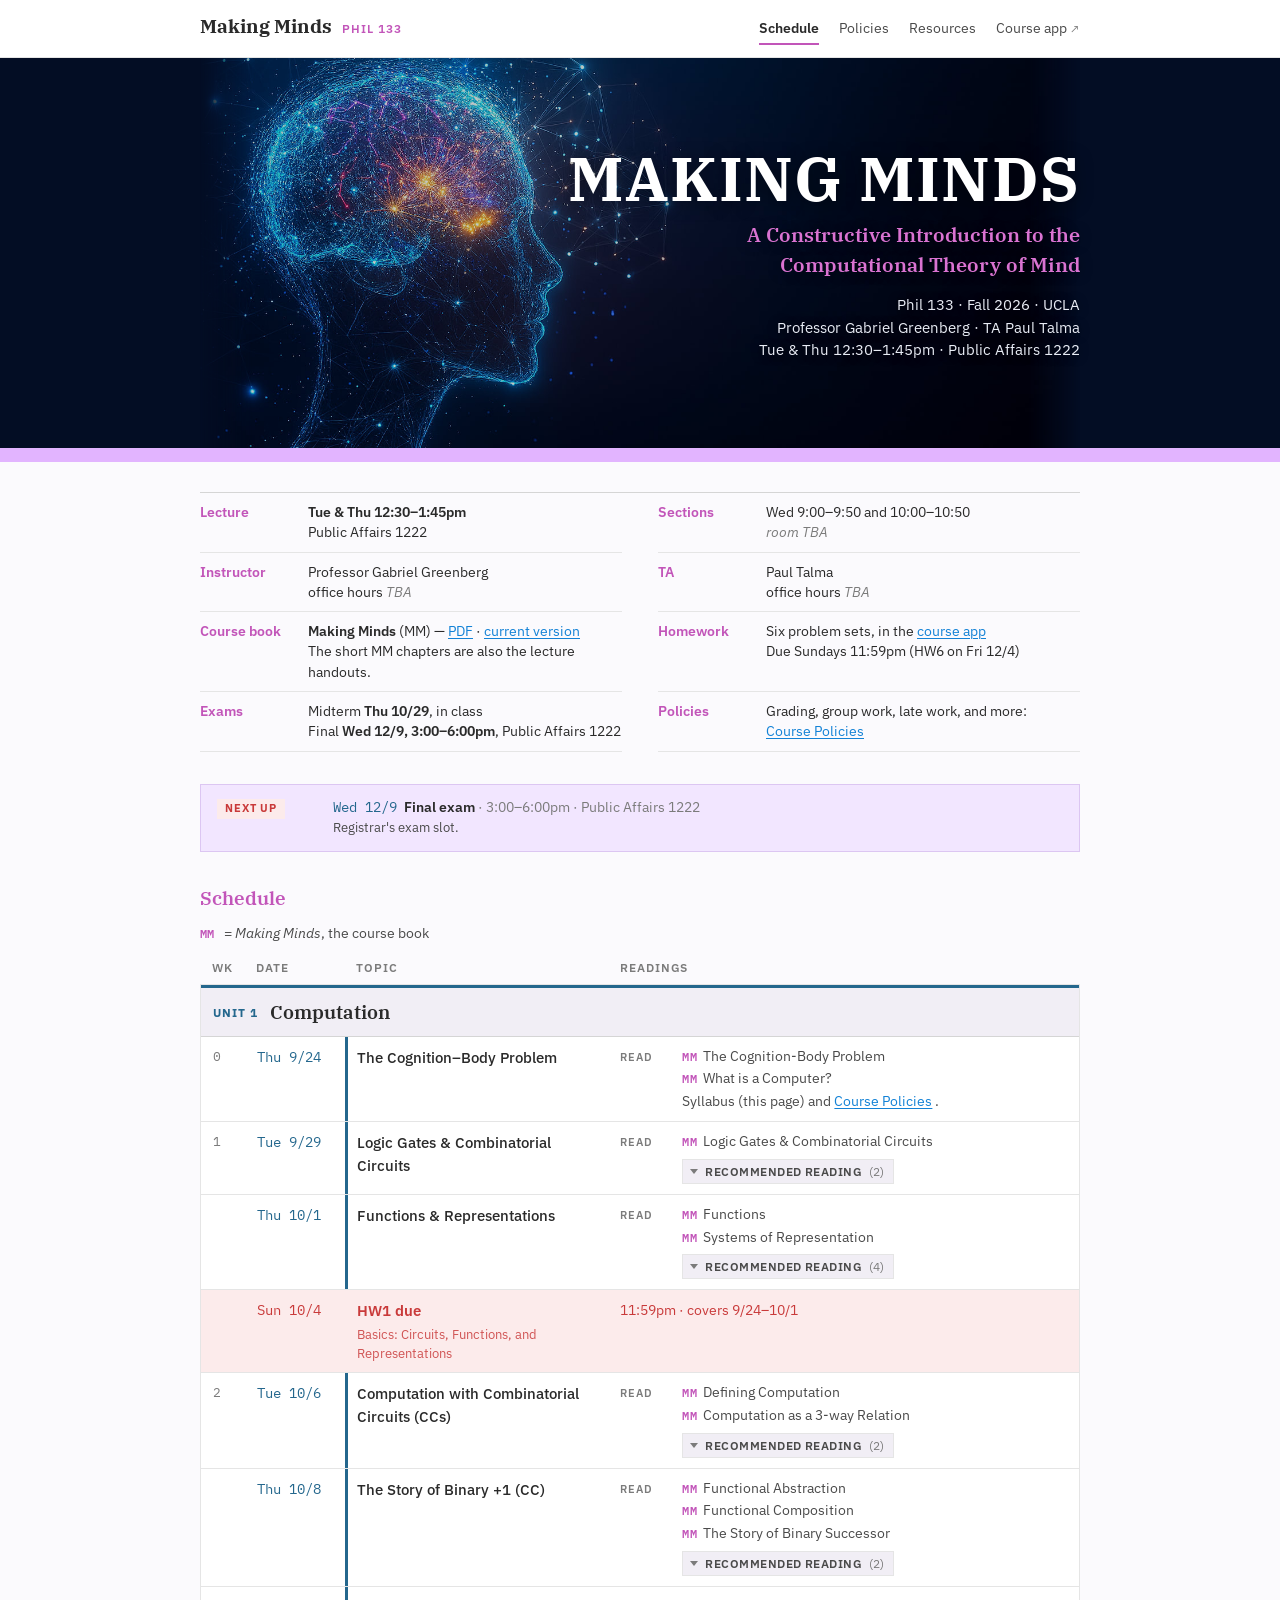
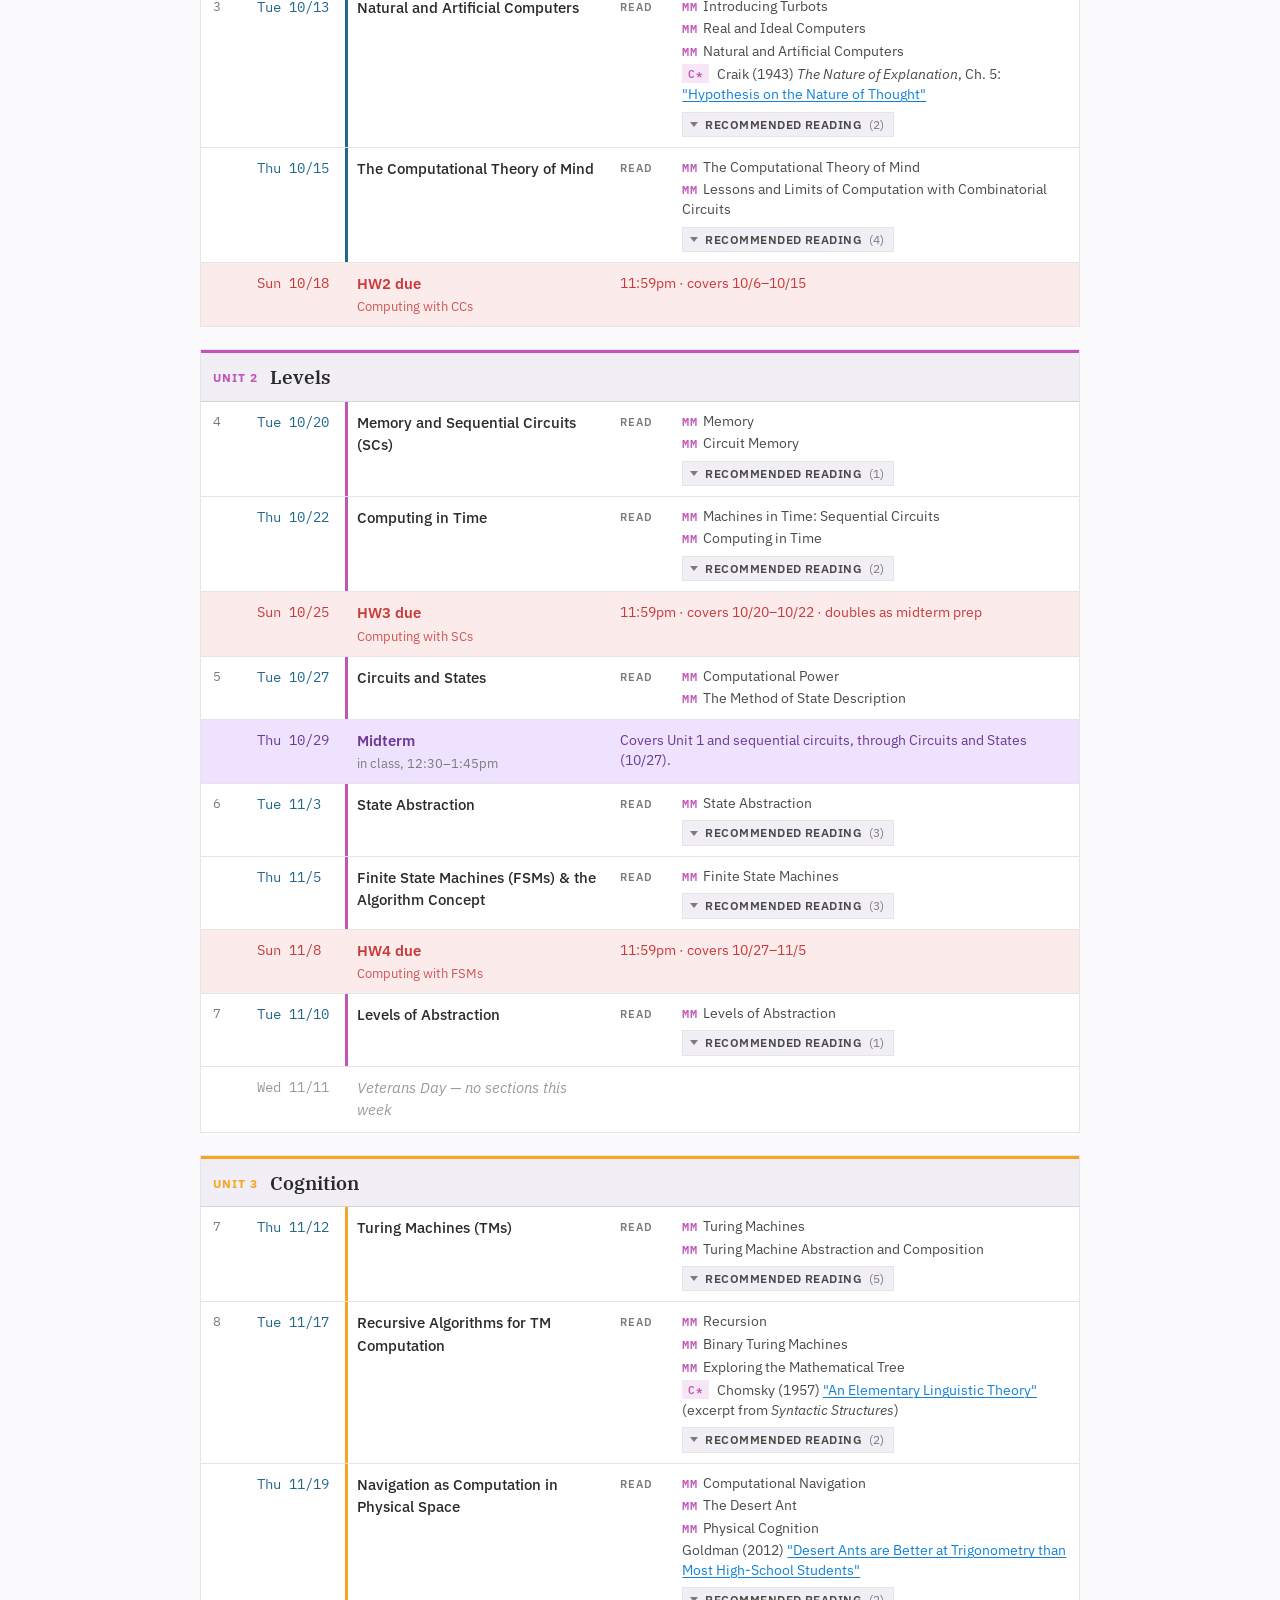
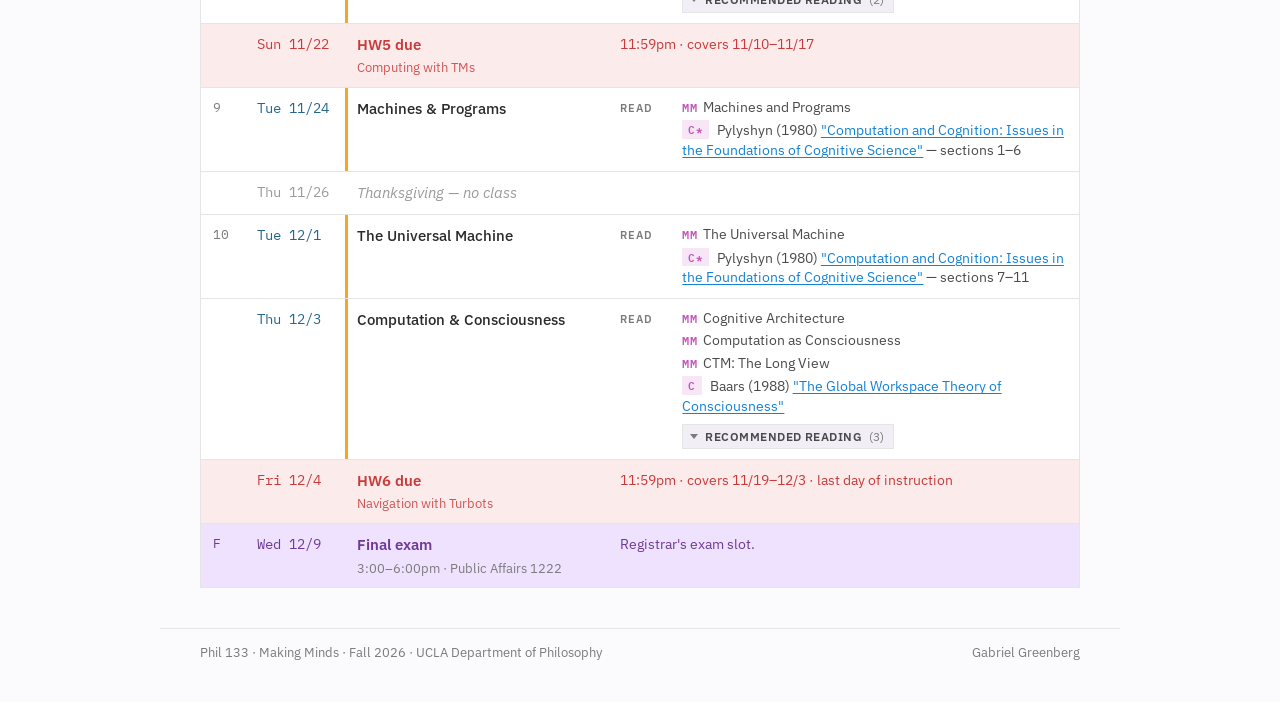
==== index.html @ 770b2c68 "Move course data to data/course.json; pages render from it - data/course.json is now the single sour" ====
<!doctype html>
<html lang="en">
<head>
<meta charset="utf-8">
<meta name="viewport" content="width=device-width, initial-scale=1">
<title>Making Minds · Phil 133 · Schedule</title>
<meta name="description" content="Phil 133 (Fall 2026, UCLA): Making Minds — a constructive introduction to the computational theory of mind. Schedule, readings, and course information.">
<link rel="icon" href="data:image/svg+xml,%3Csvg xmlns='http://www.w3.org/2000/svg' viewBox='0 0 32 32'%3E%3Crect width='32' height='32' fill='%23081633'/%3E%3Ctext x='16' y='22' text-anchor='middle' font-family='Georgia,serif' font-weight='700' font-size='17' fill='%23fff'%3EMM%3C/text%3E%3C/svg%3E">
<link rel="preconnect" href="https://fonts.googleapis.com">
<link rel="preconnect" href="https://fonts.gstatic.com" crossorigin>
<link rel="stylesheet" href="https://fonts.googleapis.com/css2?family=IBM+Plex+Sans:ital,wght@0,400;0,500;0,600;1,400&family=IBM+Plex+Serif:wght@500;600;700&family=IBM+Plex+Mono:wght@400;500&display=swap">
<link rel="stylesheet" href="assets/site.css">
</head>
<body>
<header class="topbar">
  <div class="page">
    <a class="brand" href="index.html">Making Minds<span class="course">Phil 133</span></a>
    <nav aria-label="Site"><a href="index.html" aria-current=page>Schedule</a><a href="policies.html">Policies</a><a href="resources.html">Resources</a><a class="ext" href="https://making-minds.pages.dev" target="_blank" rel="noopener">Course app</a></nav>
  </div>
</header>
<div class="hero" aria-label="Making Minds">
  <div class="page hero-inner">
    <img class="hero-img" src="assets/splash.jpg" alt="" width="1536" height="1024">
    <div class="hero-text">
      <h1>Making Minds</h1>
      <p class="tagline">A Constructive Introduction to the Computational Theory of Mind</p>
      <p class="hero-meta" id="hero-meta">Phil 133 · Fall 2026 · UCLA<br>Professor Gabriel Greenberg · TA Paul Talma<br>Tue &amp; Thu 12:30–1:45pm · Public Affairs 1222</p>
    </div>
  </div>
</div>
<div class="band"></div>
<main class="page">
  <section class="facts" id="facts" aria-label="Course information"></section>

  <section class="next" id="next" hidden aria-live="polite" aria-label="Up next"></section>

  <section>
    <h2>Schedule</h2>
    <p class="legend"><span class="mm">MM</span> = <i>Making Minds</i>, the course book</p>
    <div id="schedule"><noscript><p>The schedule is rendered from <a href="data/course.json">data/course.json</a>; please enable JavaScript.</p></noscript></div>
  </section>
</main>
<footer class="page">
  <span>Phil 133 · Making Minds · Fall 2026 · UCLA Department of Philosophy</span>
  <span>Gabriel Greenberg</span>
</footer>
<script src="assets/site.js"></script>
</body>
</html>
---- assets/site.css ----
/* Making Minds · Phil 133 · site stylesheet
   Layout and table styling follow the Fall 2026 planning calendar;
   colors and the splash hero come from the original makingminds.org. */

:root {
  --bg: #FBFAFD;
  --surface: #FFFFFF;
  --surface-2: #F1EEF5;
  --ink: #2A2A2A;
  --ink-2: #4A4A4A;
  --ink-3: #7B7B7B;
  --line: #E5E5E5;
  --line-2: #D5D5D5;
  --navy: #030D24;           /* splash background (matches the image edges) */
  --accent: #C255B9;         /* magenta section labels / unit headings */
  --accent-2: #DA73D2;       /* subtitle pink */
  --accent-soft: #F7E6F5;
  --lav: #E2B4FF;            /* the band under the hero */
  --lav-soft: #F2E6FF;
  --lav-line: #DCC6F2;
  --link: #1382D6;
  --date: #24678D;
  --date-soft: #E3EEF6;
  --hw: #C93A3A;
  --hw-soft: #FCEBEB;
  --exam: #6E3A96;
  --exam-soft: #EFE2FF;
  --hol: #9A9A9A;
  --orange: #F5A623;
  --u1: #24678D;
  --u2: #C255B9;
  --u3: #F5A623;
  color-scheme: light;
}

/* ---------- Base ---------- */
* { box-sizing: border-box; }
html { -webkit-text-size-adjust: 100%; scroll-behavior: smooth; }
body {
  margin: 0;
  background: var(--bg);
  color: var(--ink);
  font-family: "IBM Plex Sans", "Helvetica Neue", Arial, sans-serif;
  font-size: 15px;
  line-height: 1.5;
}
.page { max-width: 960px; margin-inline: auto; padding-inline: clamp(16px, 4vw, 40px); }
main.page { padding-block: 30px 40px; }
h1, h2, h3 { font-family: "IBM Plex Serif", Georgia, "Times New Roman", serif; text-wrap: balance; margin: 0; }
h1 { font-size: 34px; font-weight: 600; line-height: 1.12; letter-spacing: -0.01em; }
h2 { font-size: 19px; font-weight: 600; margin-bottom: 10px; color: var(--accent); }
h3 { font-size: 16px; font-weight: 600; margin: 20px 0 6px; }
a { color: var(--link); text-decoration-thickness: 1px; text-underline-offset: 2px; }
a:hover { text-decoration-thickness: 2px; }
b, strong { font-weight: 600; }
.mono { font-family: "IBM Plex Mono", "SFMono-Regular", Menlo, Consolas, monospace; font-variant-numeric: tabular-nums; }
.eyebrow { font-size: 11.5px; letter-spacing: 0.09em; text-transform: uppercase; color: var(--ink-3); font-weight: 600; }
.dim { color: var(--ink-3); }
em { color: var(--ink-3); font-style: italic; }
section { margin-top: 32px; }
main > section:first-child, main > .withtoc:first-child { margin-top: 0; }

/* ---------- Top bar ---------- */
.topbar { background: var(--surface); border-bottom: 1px solid var(--line); }
.topbar .page { display: flex; flex-wrap: wrap; align-items: baseline; justify-content: space-between; gap: 6px 20px; padding-block: 12px; }
.brand {
  font-family: "IBM Plex Serif", Georgia, serif; font-weight: 700; font-size: 19px; color: var(--ink);
  text-decoration: none; display: inline-flex; align-items: baseline; gap: 10px;
}
.brand .course { font-family: "IBM Plex Sans", sans-serif; font-weight: 600; font-size: 11.5px; letter-spacing: 0.09em; text-transform: uppercase; color: var(--accent); }
.topbar nav { display: flex; flex-wrap: wrap; gap: 4px 20px; font-size: 14px; }
.topbar nav a { color: var(--ink-2); text-decoration: none; padding: 4px 0; border-bottom: 2px solid transparent; }
.topbar nav a:hover { color: var(--accent); }
.topbar nav a[aria-current="page"] { color: var(--ink); border-bottom-color: var(--accent); font-weight: 600; }
.topbar nav a.ext::after { content: " \2197"; color: var(--ink-3); font-size: 12px; }

/* ---------- Hero (splash image, bound to the main column) ---------- */
.hero { margin: 0; background: var(--navy); color: #fff; overflow: hidden; }
.hero-inner { position: relative; }
.hero-img {
  display: block; width: 100%; height: clamp(260px, 33vw, 390px); object-fit: cover; object-position: 20% 18%;
  -webkit-mask-image: linear-gradient(to right, transparent, #000 6%, #000 94%, transparent);
          mask-image: linear-gradient(to right, transparent, #000 6%, #000 94%, transparent);
}
.hero-text {
  position: absolute; top: 50%; right: clamp(16px, 4vw, 40px); transform: translateY(-50%);
  max-width: 58%; display: grid; gap: 10px; justify-items: end; text-align: right;
}
.hero h1 { font-size: clamp(38px, 5.4vw, 62px); font-weight: 700; color: #fff; text-transform: uppercase; letter-spacing: 0.02em; line-height: 1.05; text-shadow: 0 2px 18px rgba(0,0,0,.45); }
.hero .tagline { font-family: "IBM Plex Serif", Georgia, serif; font-size: clamp(16px, 1.9vw, 20px); font-weight: 600; color: var(--accent-2); margin: 0; max-width: 34ch; text-shadow: 0 1px 12px rgba(0,0,0,.5); }
.hero .hero-meta { margin: 4px 0 0; font-size: 14.5px; line-height: 1.55; color: #E8ECF5; text-shadow: 0 1px 10px rgba(0,0,0,.6); }
.hero .eyebrow { color: #C9D2E6; }
.hero.slim .hero-img { height: 190px; object-position: 20% 34%; }
.hero.slim .hero-text { gap: 6px; }
.hero.slim h1 { font-size: clamp(28px, 3.6vw, 40px); text-transform: none; letter-spacing: -0.01em; }
.hero.slim .tagline { color: #E8ECF5; font-weight: 500; font-size: 15.5px; max-width: 48ch; }
.hero.slim .tagline a { color: #fff; }
.band { height: 14px; background: var(--lav); }

/* ---------- Facts (two-column key / value grid) ---------- */
.facts { display: grid; grid-template-columns: 1fr 1fr; column-gap: 36px; border-top: 1px solid var(--line-2); }
.fact { display: grid; grid-template-columns: 96px 1fr; gap: 12px; padding: 9px 0; border-bottom: 1px solid var(--line); font-size: 14px; line-height: 1.45; }
.fact .k { color: var(--accent); font-weight: 600; }
.fact .v { min-width: 0; }

/* ---------- Up-next box (label left, compressed content right) ---------- */
.next { background: var(--lav-soft); border: 1px solid var(--lav-line); padding: 4px 16px; }
.nx { display: grid; grid-template-columns: 104px 1fr; gap: 12px; align-items: start; padding: 9px 0; border-bottom: 1px solid var(--lav-line); font-size: 13.5px; line-height: 1.45; }
.nx:last-child { border-bottom: 0; }
.nx .chip { display: inline-block; justify-self: start; background: var(--hw-soft); color: var(--hw); font-size: 11px; letter-spacing: 0.08em; text-transform: uppercase; font-weight: 700; padding: 2px 8px; margin-top: 1px; white-space: nowrap; }
.nx-body { min-width: 0; }
.nx-main { color: var(--ink); font-weight: 600; text-decoration: none; }
.nx-main:hover { color: var(--accent); }
.nx-date { font-weight: 400; color: var(--date); margin-right: 4px; }
.nx-main .dim { font-weight: 400; }
.nx-detail { color: var(--ink-2); font-size: 13px; margin-top: 2px; }
.nx-detail .rl { padding: 0; margin-right: 4px; }
.nx-detail .sep { color: var(--ink-3); margin: 0 2px; }
.nx-done { padding: 10px 0; font-size: 13.5px; color: var(--accent); font-weight: 600; }

/* ---------- Legend / chips ---------- */
.legend { font-size: 13.5px; color: var(--ink-2); margin: 0 0 12px; }
.tag {
  display: inline-block; font-family: "IBM Plex Mono", monospace; font-size: 11px; font-weight: 600; letter-spacing: 0.02em;
  padding: 1px 6px; margin-right: 5px; white-space: nowrap; vertical-align: 1px; line-height: 1.5;
}
.tag.c { background: var(--accent-soft); color: var(--accent); }
.tag.t { background: var(--date-soft); color: var(--date); }
.tag.ct { background: var(--surface-2); color: var(--ink-2); }
.tag.file { background: var(--surface-2); color: var(--ink-2); }
.mm { font-family: "IBM Plex Mono", monospace; font-size: 11.5px; font-weight: 600; color: var(--accent); margin-right: 6px; letter-spacing: 0.03em; }

/* ---------- Schedule table ---------- */
.tablewrap { overflow-x: auto; background: var(--surface); border: 1px solid var(--line); }
.tablewrap.narrow { max-width: 420px; }
.schedwrap + .schedwrap { margin-top: 22px; }
table { border-collapse: collapse; width: 100%; }
table.sched { min-width: 720px; table-layout: fixed; }
col.c-wk { width: 44px; }
col.c-date { width: 100px; }
col.c-topic { width: 30%; }
.sched-head { background: transparent; margin-bottom: 2px; }
.sched-head th { border: 0; padding: 4px 12px 6px; }
th { text-align: left; font-size: 11.5px; letter-spacing: 0.08em; text-transform: uppercase; color: var(--ink-3); font-weight: 600; padding: 10px 12px; border-bottom: 1px solid var(--line-2); }
td { padding: 10px 12px; border-bottom: 1px solid var(--line); vertical-align: top; }
tr:last-child td { border-bottom: 0; }
td.wk { color: var(--ink-3); font-size: 13px; }
td.date { white-space: nowrap; font-size: 13.5px; color: var(--date); }
td.topic { font-weight: 500; }
td.readings { color: var(--ink-2); font-size: 13.5px; }
tr.unit td { background: var(--surface-2); padding: 13px 12px 9px; border-bottom: 1px solid var(--line-2); box-shadow: inset 0 3px 0 var(--uc, var(--accent)); }
tr.unit td .un { display: inline-block; font-size: 11.5px; letter-spacing: 0.09em; text-transform: uppercase; font-weight: 700; color: var(--uc, var(--accent)); margin-right: 12px; vertical-align: 2px; }
tr.unit td .ut { font-family: "IBM Plex Serif", Georgia, serif; font-size: 19px; font-weight: 600; color: var(--ink); }
tr.u1 td.topic { box-shadow: inset 3px 0 0 var(--u1); }
tr.u2 td.topic { box-shadow: inset 3px 0 0 var(--u2); }
tr.u3 td.topic { box-shadow: inset 3px 0 0 var(--u3); }
tr.holiday td { color: var(--hol); }
tr.holiday td.topic { font-style: italic; font-weight: 400; }
tr.exam, tr.exam td { background: var(--exam-soft); }
tr.exam td.topic { font-weight: 600; color: var(--exam); }
tr.exam td.readings, tr.exam td.date, tr.exam td.wk { color: var(--exam); }
tr.hw, tr.hw td { background: var(--hw-soft); }
tr.hw td.topic { color: var(--hw); font-weight: 600; }
tr.hw td.topic .sub { color: var(--hw); opacity: .85; }
tr.hw td.wk, tr.hw td.date, tr.hw td.readings { color: var(--hw); }
.sub { display: block; font-size: 12.5px; color: var(--ink-3); margin-top: 2px; font-weight: 400; }
tr:target td { outline: 2px solid var(--accent); outline-offset: -2px; }

/* reading groups inside a cell */
.rg { display: grid; grid-template-columns: 52px 1fr; gap: 10px; }
.rl { font-size: 10.5px; letter-spacing: 0.08em; text-transform: uppercase; color: var(--ink-3); font-weight: 600; padding-top: 3px; }
.rg ul { margin: 0; padding: 0; list-style: none; display: grid; gap: 3px; }
.rg li { line-height: 1.45; }
.note { display: block; }

/* recommended readings: folded by default */
details.rec { margin: 7px 0 0 62px; }
details.rec summary {
  display: inline-flex; align-items: center; gap: 7px; cursor: pointer; list-style: none;
  font-size: 11.5px; font-weight: 600; letter-spacing: 0.04em; text-transform: uppercase;
  color: var(--ink-2); background: var(--surface-2); border: 1px solid var(--line); padding: 3px 9px 3px 7px;
}
details.rec summary::-webkit-details-marker { display: none; }
details.rec summary::before { content: ""; width: 0; height: 0; border-left: 4px solid transparent; border-right: 4px solid transparent; border-top: 5px solid var(--ink-3); transition: transform .15s; }
details.rec[open] summary::before { transform: rotate(180deg); }
details.rec summary:hover { color: var(--accent); border-color: var(--line-2); }
details.rec summary .n { font-weight: 400; letter-spacing: 0; text-transform: none; color: var(--ink-3); }
details.rec ul { margin: 8px 0 2px; padding: 0 0 0 10px; list-style: none; display: grid; gap: 4px; border-left: 2px solid var(--line); }
details.rec li { line-height: 1.45; }

/* ---------- Prose pages (policies) ---------- */
.withtoc { display: grid; grid-template-columns: minmax(0, 72ch) 1fr; gap: 40px; align-items: start; }
.toc { position: sticky; top: 20px; font-size: 13px; padding-top: 4px; }
.toc .eyebrow { margin-bottom: 8px; }
.toc ul { list-style: none; margin: 0; padding: 0; display: grid; gap: 4px; border-left: 1px solid var(--line-2); }
.toc li { padding-left: 12px; }
.toc a { color: var(--ink-2); text-decoration: none; }
.toc a:hover { color: var(--accent); }
.prose { max-width: 72ch; min-width: 0; }
.prose h2 { margin-top: 30px; padding-top: 14px; border-top: 1px solid var(--line-2); scroll-margin-top: 16px; }
.prose h2:first-child { margin-top: 0; padding-top: 0; border-top: 0; }
.prose p { margin: 8px 0; }
.prose ul, .prose ol { margin: 8px 0; padding-left: 22px; }
.prose li { margin: 4px 0; }
.prose li::marker { color: var(--ink-3); }
table.plain td { padding: 7px 12px; font-size: 14px; }
table.plain td.num { text-align: right; width: 80px; }
.scale { display: grid; grid-template-columns: repeat(4, 1fr); gap: 1px; background: var(--line); border: 1px solid var(--line); max-width: 520px; }
.scale div { background: var(--surface); padding: 7px 10px; display: flex; justify-content: space-between; gap: 8px; font-size: 13px; }
.scale div span { color: var(--ink-3); }
.scale div b { color: var(--ink); }

/* ---------- Resources ---------- */
.reslist h2 { margin-top: 26px; }
.reslist h2:first-child { margin-top: 0; }
.reslist ul { margin: 0; padding: 0; list-style: none; display: grid; border-top: 1px solid var(--line-2); }
.reslist li { padding: 9px 0; border-bottom: 1px solid var(--line); font-size: 14.5px; }
.reslist .rnote { color: var(--ink-3); font-size: 13px; margin-left: 10px; }

/* ---------- Footer ---------- */
footer.page { padding-block: 14px 40px; border-top: 1px solid var(--line); color: var(--ink-3); font-size: 12.5px; display: flex; flex-wrap: wrap; justify-content: space-between; gap: 4px 16px; }

/* ---------- Small screens ---------- */
@media (max-width: 720px) {
  .hero-img { height: 210px; object-position: 22% 22%; -webkit-mask-image: none; mask-image: none; }
  .hero-text { position: static; transform: none; max-width: none; text-align: left; justify-items: start; padding: 16px 0 24px; }
  .hero h1 { font-size: 34px; }
  .hero.slim .hero-img { height: 120px; }
  .hero.slim .hero-text { padding: 12px 0 20px; }
  .nx { grid-template-columns: 1fr; gap: 4px; }
  .facts { grid-template-columns: 1fr; column-gap: 0; }
  .fact { grid-template-columns: 1fr; gap: 1px; }
  .fact .k { font-size: 11.5px; letter-spacing: 0.08em; text-transform: uppercase; }
  .withtoc { grid-template-columns: 1fr; gap: 20px; }
  .toc { position: static; }
  .toc ul { display: flex; flex-wrap: wrap; gap: 4px 14px; border-left: 0; }
  .toc li { padding-left: 0; }
  .scale { grid-template-columns: repeat(2, 1fr); }
  .schedwrap { overflow: visible; }
  table.sched { min-width: 0; }
  table.sched, table.sched tbody, table.sched tr, table.sched td { display: block; }
  table.sched thead, .sched-head { display: none; }
  table.sched td.wk:empty { display: none; }
  table.sched tr { padding: 10px 12px; border-bottom: 1px solid var(--line); }
  table.sched tr:last-child { border-bottom: 0; }
  table.sched td { padding: 0; border: 0; width: auto; min-width: 0; }
  table.sched td.wk, table.sched td.date { display: inline; font-size: 12.5px; }
  table.sched td.readings:empty { display: none; }
  table.sched td.wk::before { content: "Wk "; }
  table.sched td.wk::after { content: "\00b7"; margin: 0 7px; }
  table.sched td.topic { margin-top: 3px; box-shadow: none !important; padding-left: 10px; border-left: 3px solid transparent; }
  table.sched tr.u1 td.topic { border-left-color: var(--u1); }
  table.sched tr.u2 td.topic { border-left-color: var(--u2); }
  table.sched tr.u3 td.topic { border-left-color: var(--u3); }
  table.sched td.readings { margin-top: 6px; }
  table.sched tr.unit td { padding: 7px 12px; margin: 0 -12px; }
  .rg { grid-template-columns: 1fr; gap: 2px; }
  details.rec { margin-left: 0; }
  .topbar nav { gap: 4px 14px; }
}

/* ---------- Print ---------- */
@media print {
  body { font-size: 11.5px; background: #fff; }
  .topbar nav, .band, .next, footer { display: none; }
  .hero { background: none; color: #000; }
  .hero-img { display: none; }
  .hero h1, .hero .tagline, .hero .hero-meta { color: #000; text-shadow: none; }
  .hero-text { position: static; transform: none; text-align: left; justify-items: start; max-width: none; padding: 10px 0; }
  .tablewrap { border: 0; overflow: visible; }
  table.sched { min-width: 0; }
  tr { break-inside: avoid; }
  details.rec[open] summary::before { display: none; }
  a { color: inherit; text-decoration: none; }
}
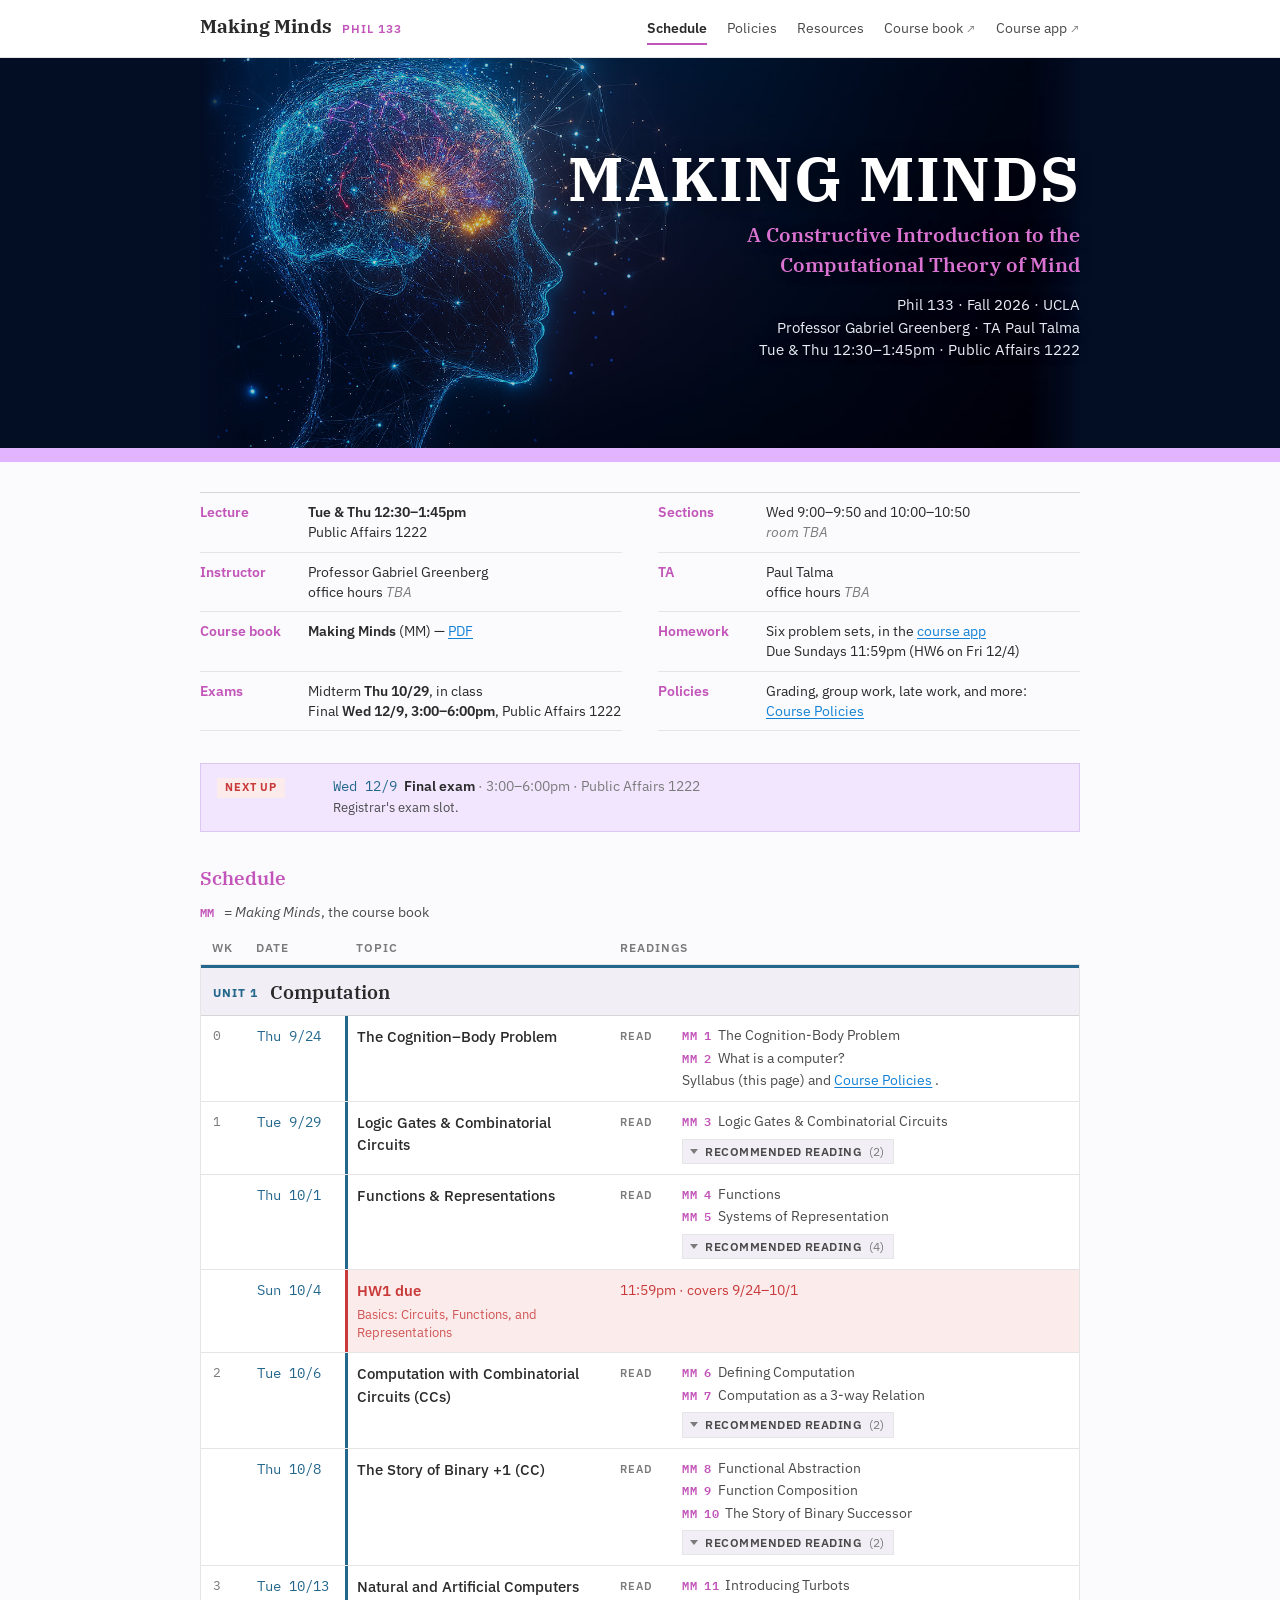
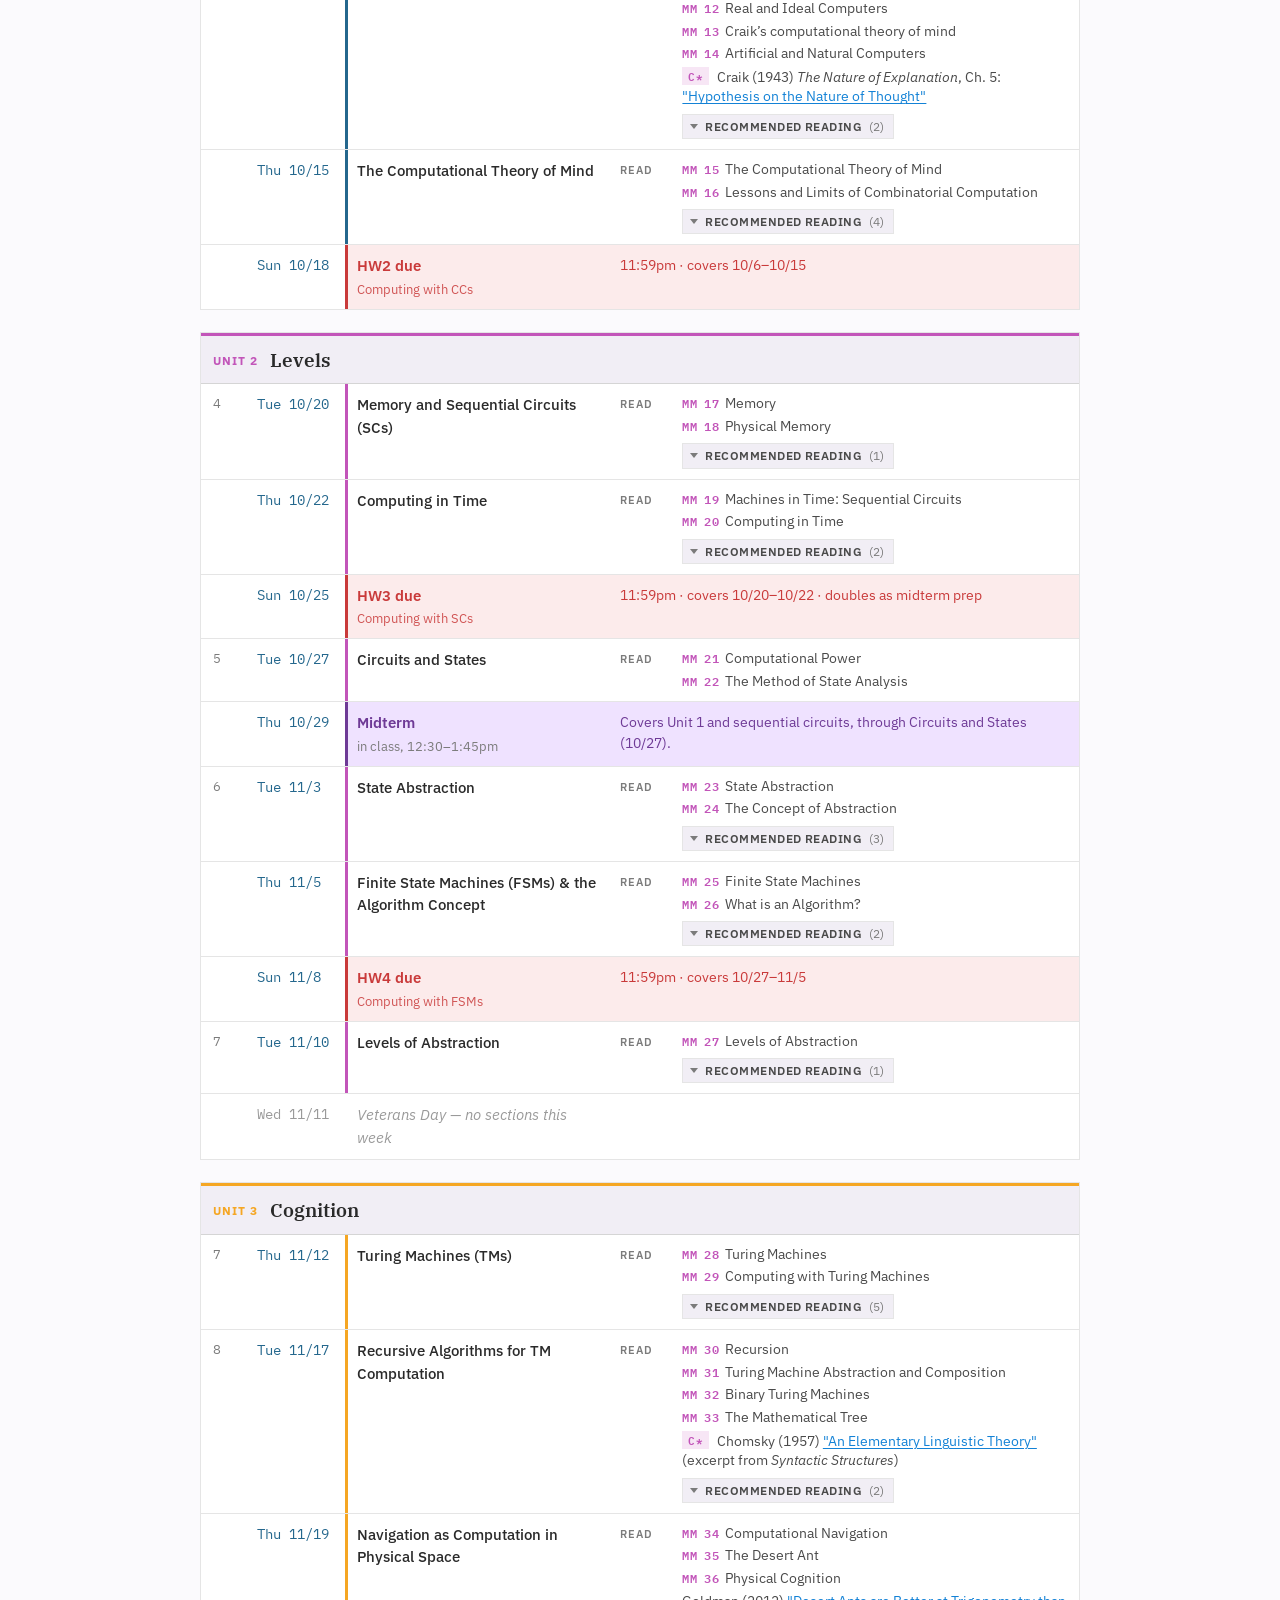
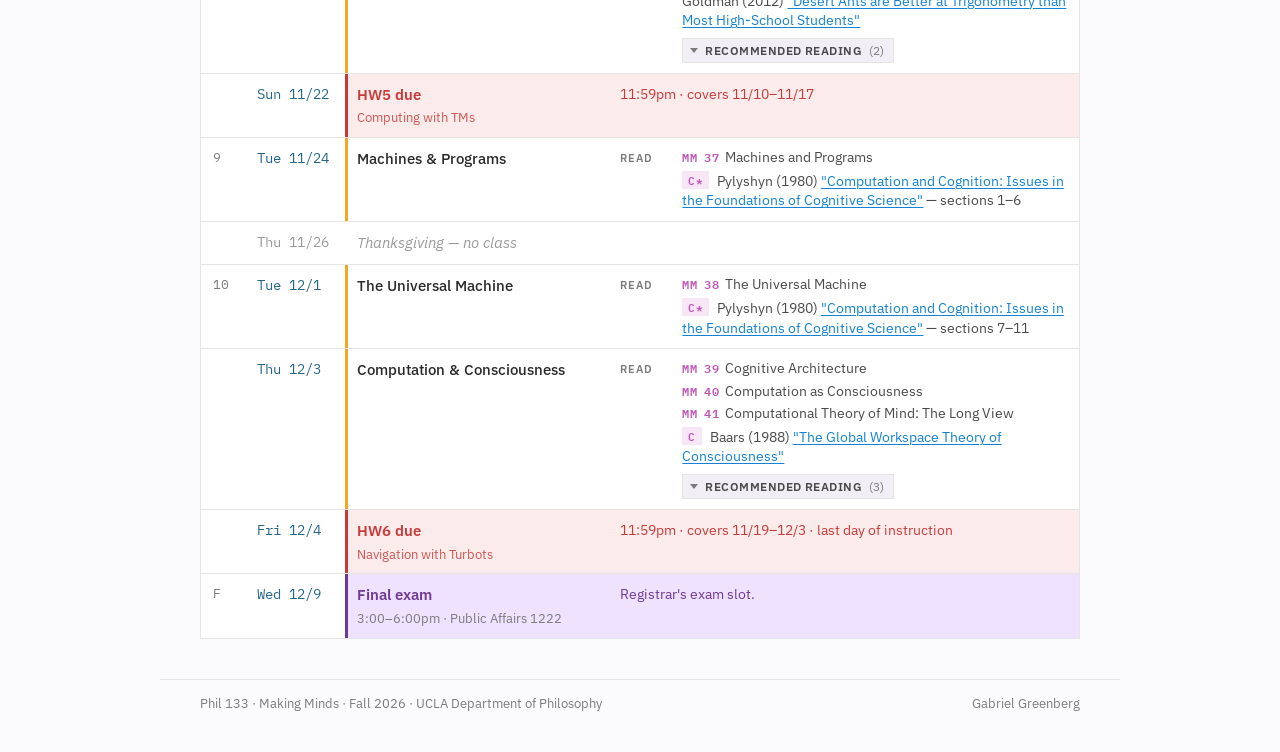
==== commit 45bf2a82: "Add a "Course book" nav link; course-book row on one line - Top bar gets "Course book" just left of " ====
--- a/index.html
+++ b/index.html
@@ -15,7 +15,7 @@
 <header class="topbar">
   <div class="page">
     <a class="brand" href="index.html">Making Minds<span class="course">Phil 133</span></a>
-    <nav aria-label="Site"><a href="index.html" aria-current=page>Schedule</a><a href="policies.html">Policies</a><a href="resources.html">Resources</a><a class="ext" href="https://making-minds.pages.dev" target="_blank" rel="noopener">Course app</a></nav>
+    <nav aria-label="Site"><a href="index.html" aria-current=page>Schedule</a><a href="policies.html">Policies</a><a href="resources.html">Resources</a><a class="ext" data-course-href="book.pdf" href="book/making-minds.pdf" target="_blank" rel="noopener">Course book</a><a class="ext" href="https://making-minds.pages.dev" target="_blank" rel="noopener">Course app</a></nav>
   </div>
 </header>
 <div class="hero" aria-label="Making Minds">
--- a/assets/site.css
+++ b/assets/site.css
@@ -156,13 +156,15 @@
 tr.u3 td.topic { box-shadow: inset 3px 0 0 var(--u3); }
 tr.holiday td { color: var(--hol); }
 tr.holiday td.topic { font-style: italic; font-weight: 400; }
-tr.exam, tr.exam td { background: var(--exam-soft); }
-tr.exam td.topic { font-weight: 600; color: var(--exam); }
-tr.exam td.readings, tr.exam td.date, tr.exam td.wk { color: var(--exam); }
-tr.hw, tr.hw td { background: var(--hw-soft); }
-tr.hw td.topic { color: var(--hw); font-weight: 600; }
+/* Homework and exam rows: the tint starts at the divider bar, so the week and
+   date cells read like every other row. */
+tr.exam td.topic, tr.exam td.readings { background: var(--exam-soft); }
+tr.exam td.topic { font-weight: 600; color: var(--exam); box-shadow: inset 3px 0 0 var(--exam); }
+tr.exam td.readings { color: var(--exam); }
+tr.hw td.topic, tr.hw td.readings { background: var(--hw-soft); }
+tr.hw td.topic { color: var(--hw); font-weight: 600; box-shadow: inset 3px 0 0 var(--hw); }
 tr.hw td.topic .sub { color: var(--hw); opacity: .85; }
-tr.hw td.wk, tr.hw td.date, tr.hw td.readings { color: var(--hw); }
+tr.hw td.readings { color: var(--hw); }
 .sub { display: block; font-size: 12.5px; color: var(--ink-3); margin-top: 2px; font-weight: 400; }
 tr:target td { outline: 2px solid var(--accent); outline-offset: -2px; }
 
@@ -252,6 +254,11 @@
   table.sched tr.u1 td.topic { border-left-color: var(--u1); }
   table.sched tr.u2 td.topic { border-left-color: var(--u2); }
   table.sched tr.u3 td.topic { border-left-color: var(--u3); }
+  table.sched tr.hw, table.sched tr.exam { background: var(--hw-soft); }
+  table.sched tr.exam { background: var(--exam-soft); }
+  table.sched tr.hw td, table.sched tr.exam td { background: transparent; }
+  table.sched tr.hw td.topic { border-left-color: var(--hw); }
+  table.sched tr.exam td.topic { border-left-color: var(--exam); }
   table.sched td.readings { margin-top: 6px; }
   table.sched tr.unit td { padding: 7px 12px; margin: 0 -12px; }
   .rg { grid-template-columns: 1fr; gap: 2px; }
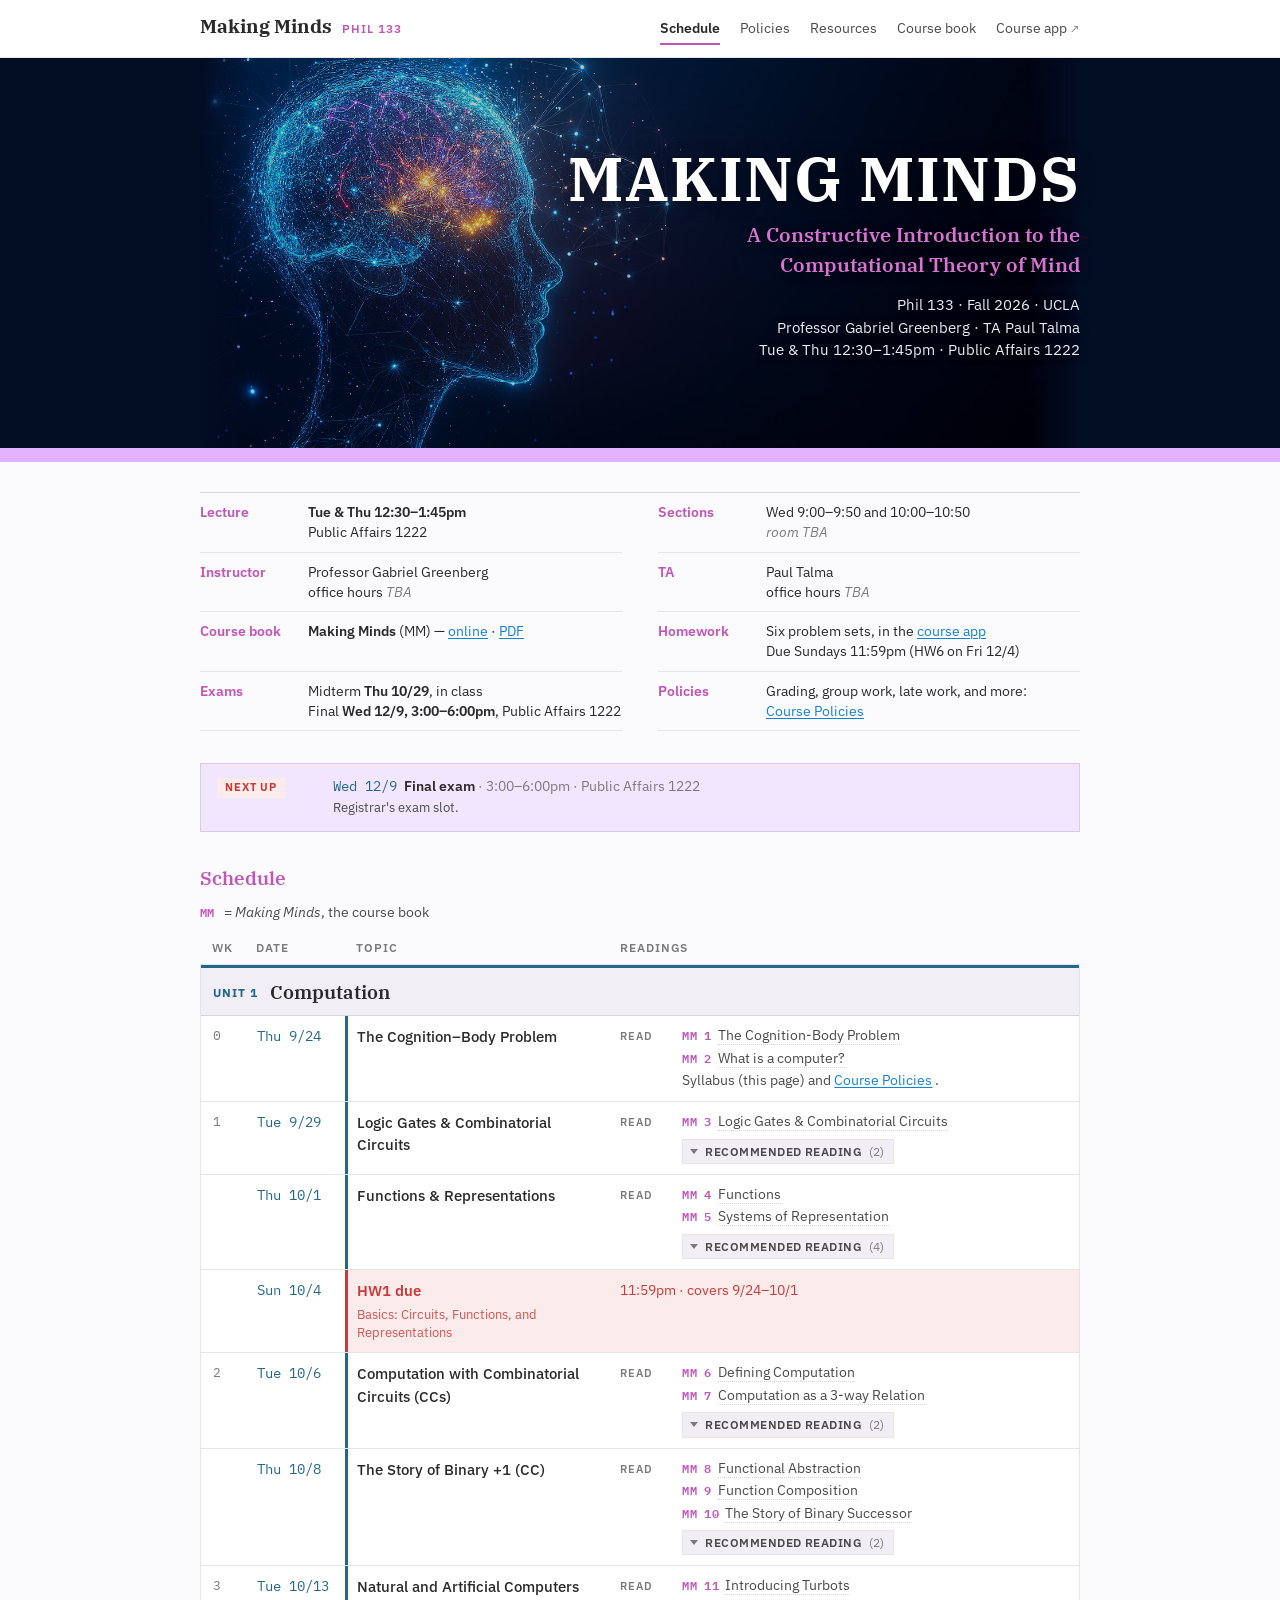
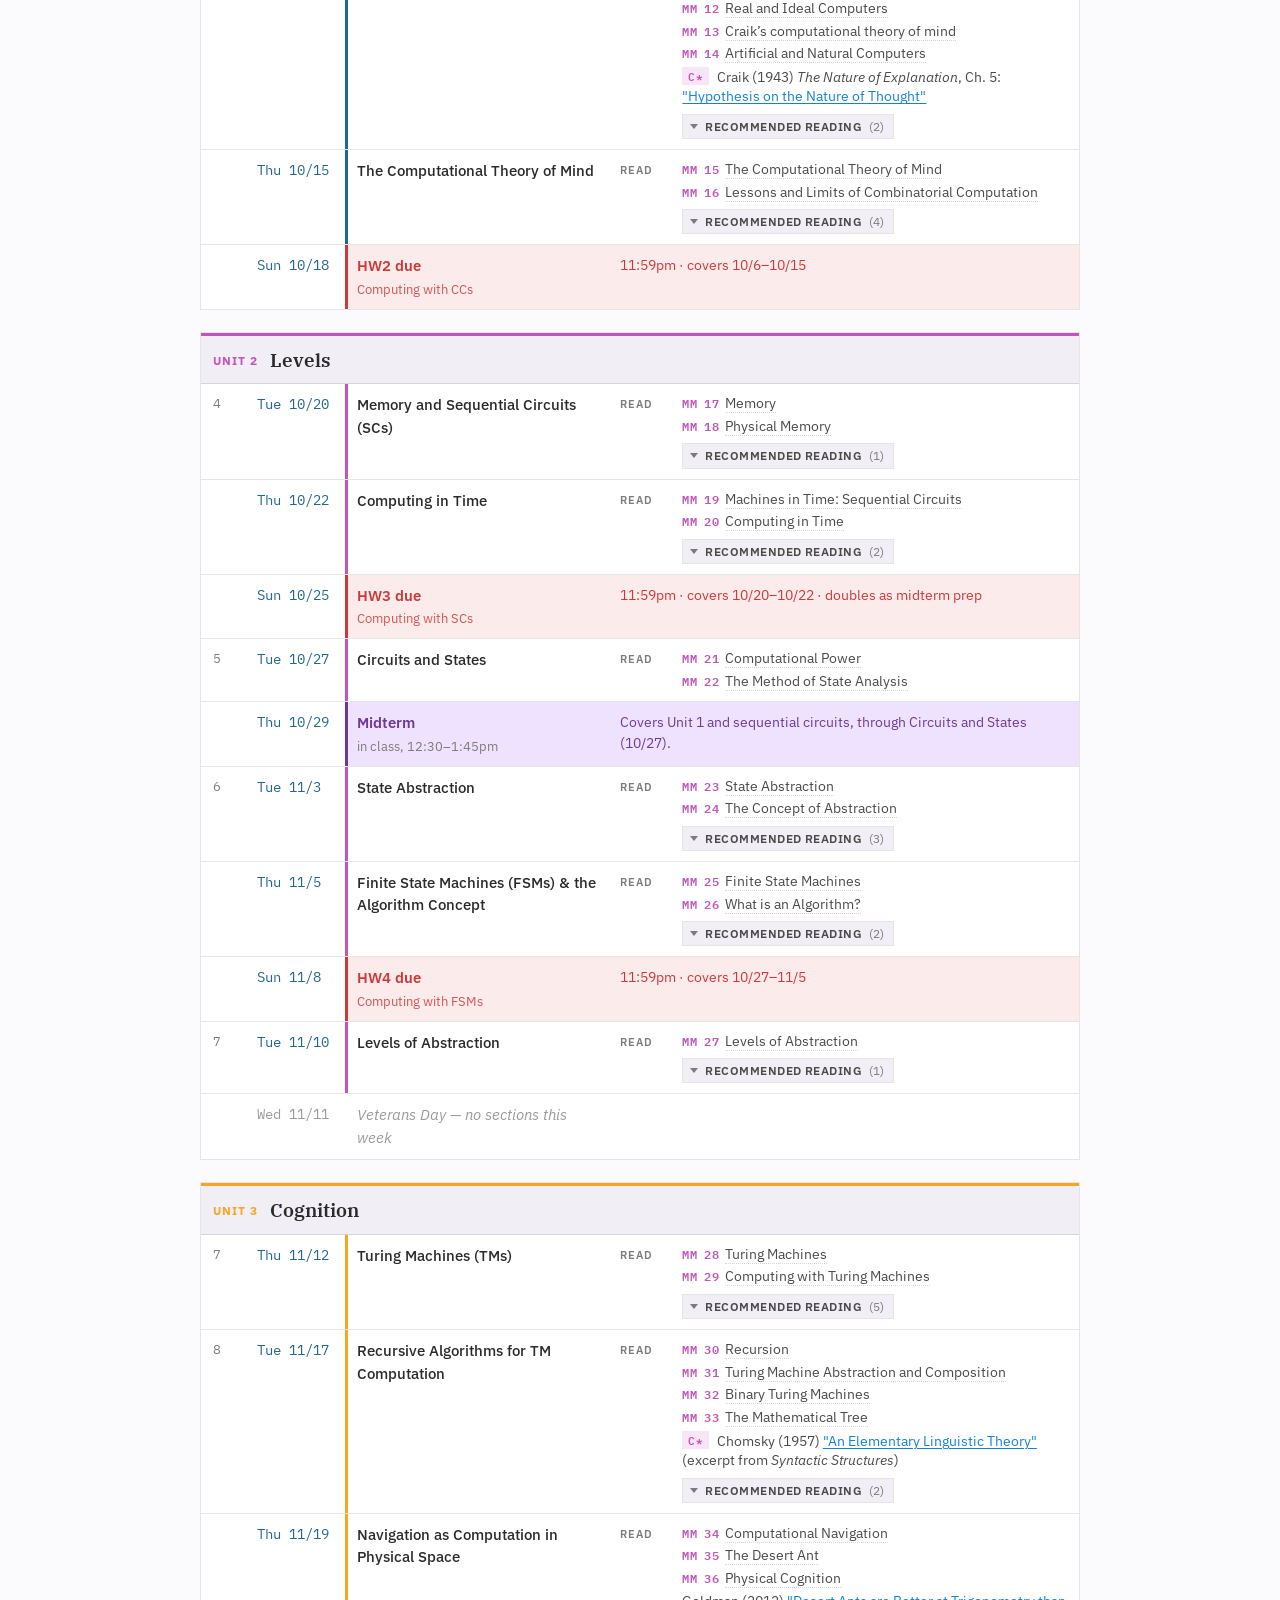
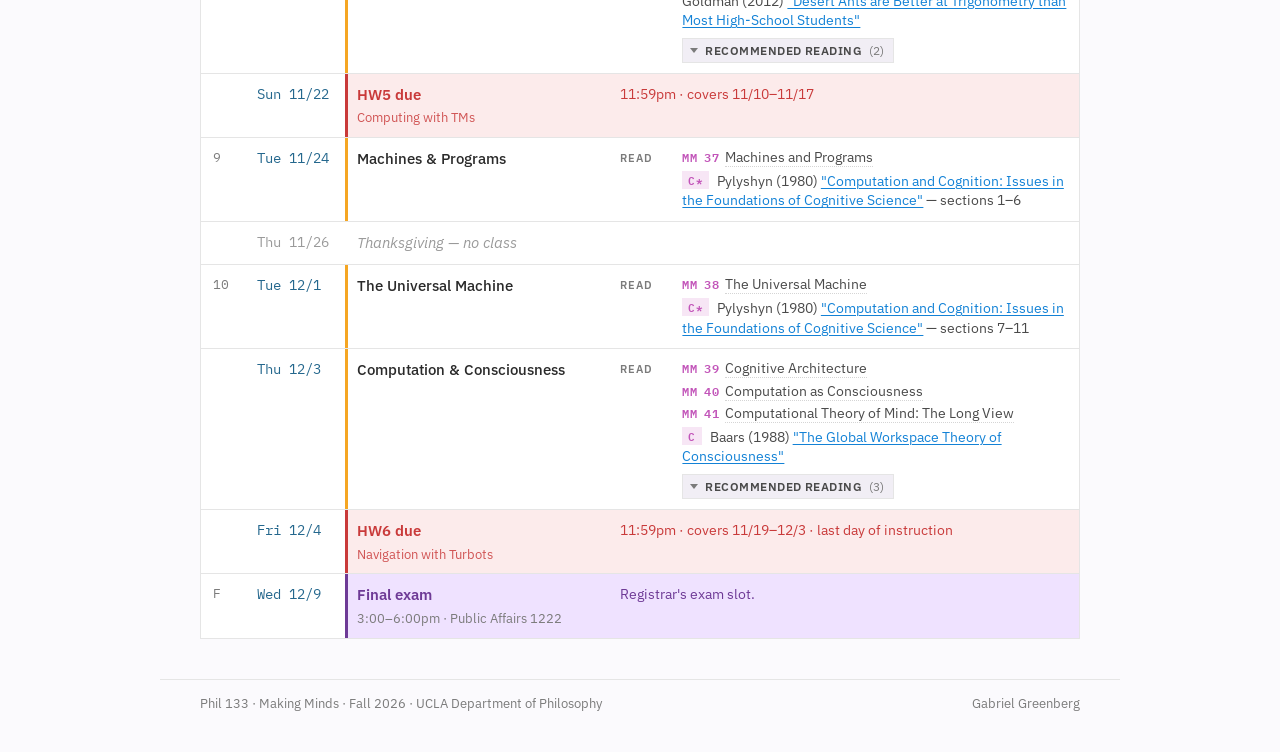
==== commit e486b7bf: "Web reader: read the course book online at /book/ (pdf.js, chapter PDFs, search, deep links); schedu" ====
--- a/index.html
+++ b/index.html
@@ -15,7 +15,7 @@
 <header class="topbar">
   <div class="page">
     <a class="brand" href="index.html">Making Minds<span class="course">Phil 133</span></a>
-    <nav aria-label="Site"><a href="index.html" aria-current=page>Schedule</a><a href="policies.html">Policies</a><a href="resources.html">Resources</a><a class="ext" data-course-href="book.pdf" href="book/making-minds.pdf" target="_blank" rel="noopener">Course book</a><a class="ext" href="https://making-minds.pages.dev" target="_blank" rel="noopener">Course app</a></nav>
+    <nav aria-label="Site"><a href="index.html" aria-current=page>Schedule</a><a href="policies.html">Policies</a><a href="resources.html">Resources</a><a data-course-href="book.reader" href="book/">Course book</a><a class="ext" href="https://making-minds.pages.dev" target="_blank" rel="noopener">Course app</a></nav>
   </div>
 </header>
 <div class="hero" aria-label="Making Minds">
--- a/assets/site.css
+++ b/assets/site.css
@@ -129,6 +129,8 @@
 .tag.ct { background: var(--surface-2); color: var(--ink-2); }
 .tag.file { background: var(--surface-2); color: var(--ink-2); }
 .mm { font-family: "IBM Plex Mono", monospace; font-size: 11.5px; font-weight: 600; color: var(--accent); margin-right: 6px; letter-spacing: 0.03em; }
+a.mmlink { color: inherit; text-decoration: none; border-bottom: 1px dotted var(--line-2); }
+a.mmlink:hover { color: var(--accent); border-bottom: 1px solid var(--accent); }
 
 /* ---------- Schedule table ---------- */
 .tablewrap { overflow-x: auto; background: var(--surface); border: 1px solid var(--line); }
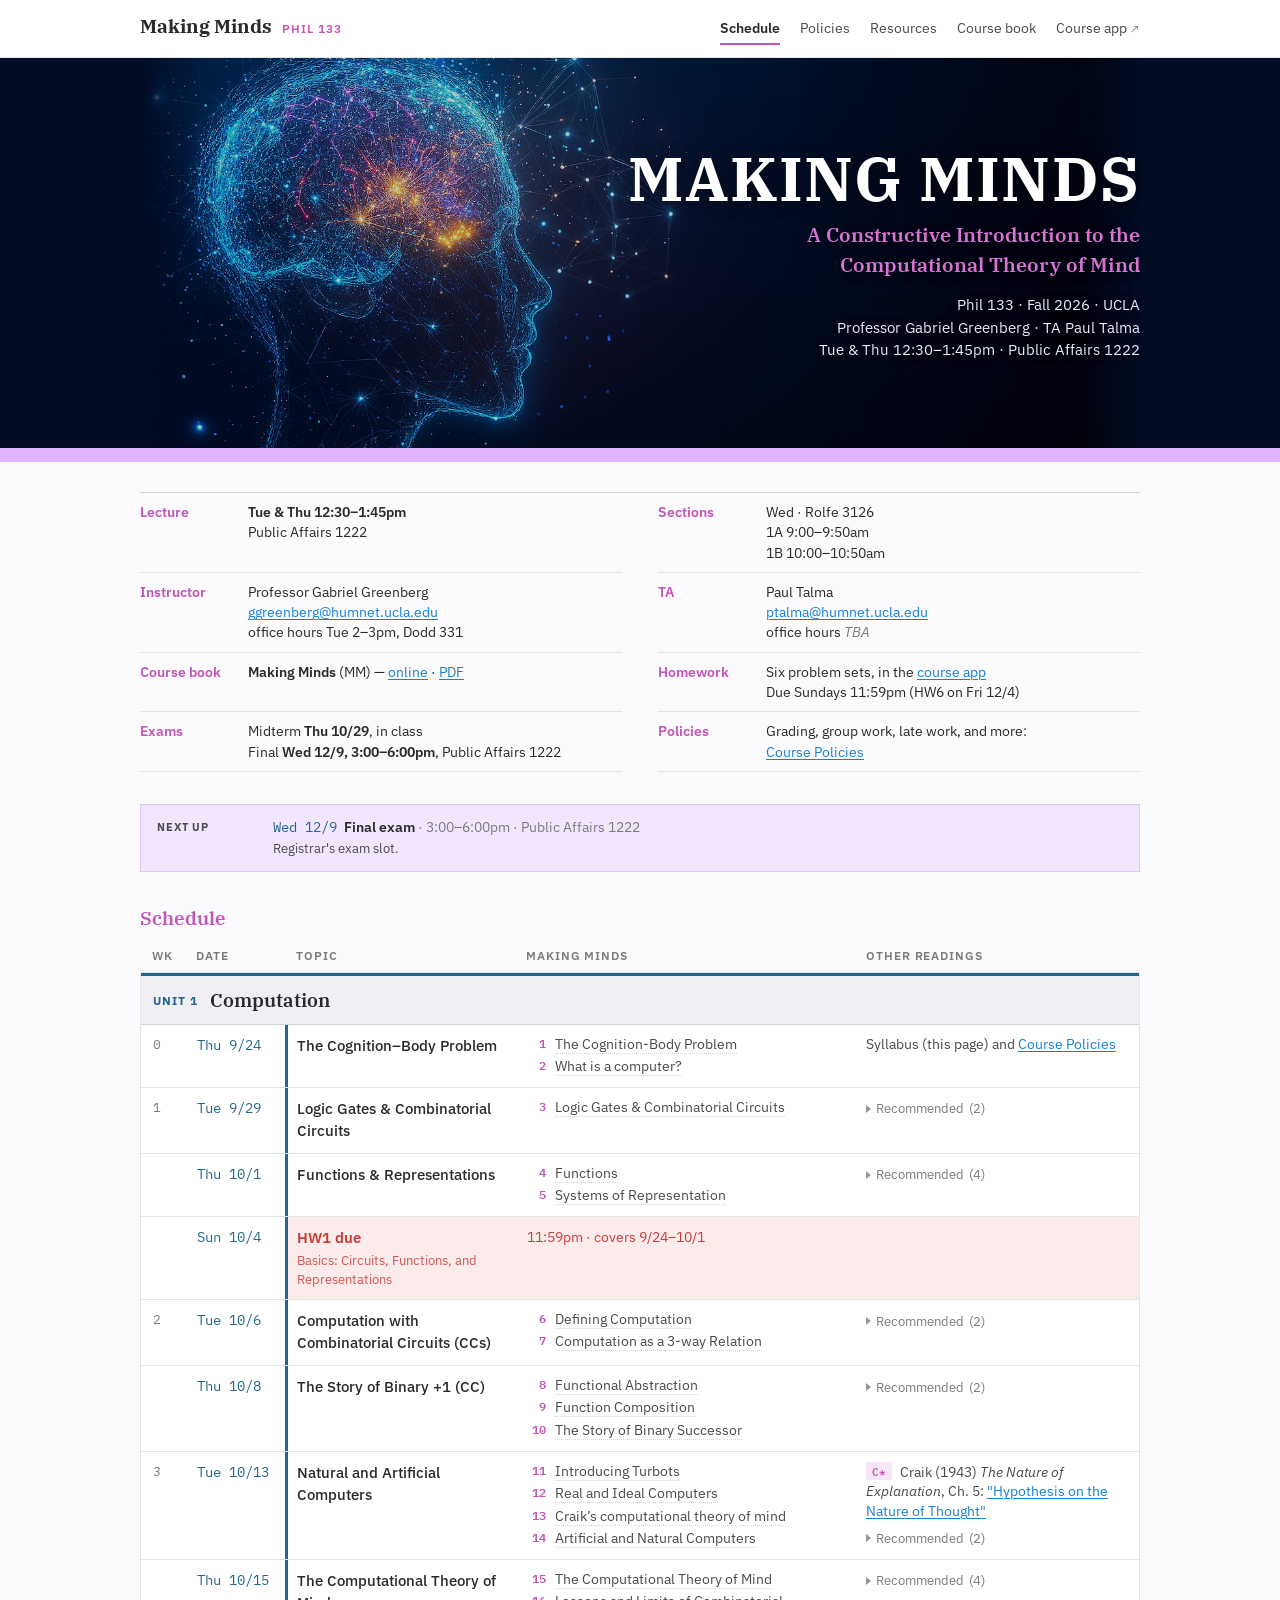
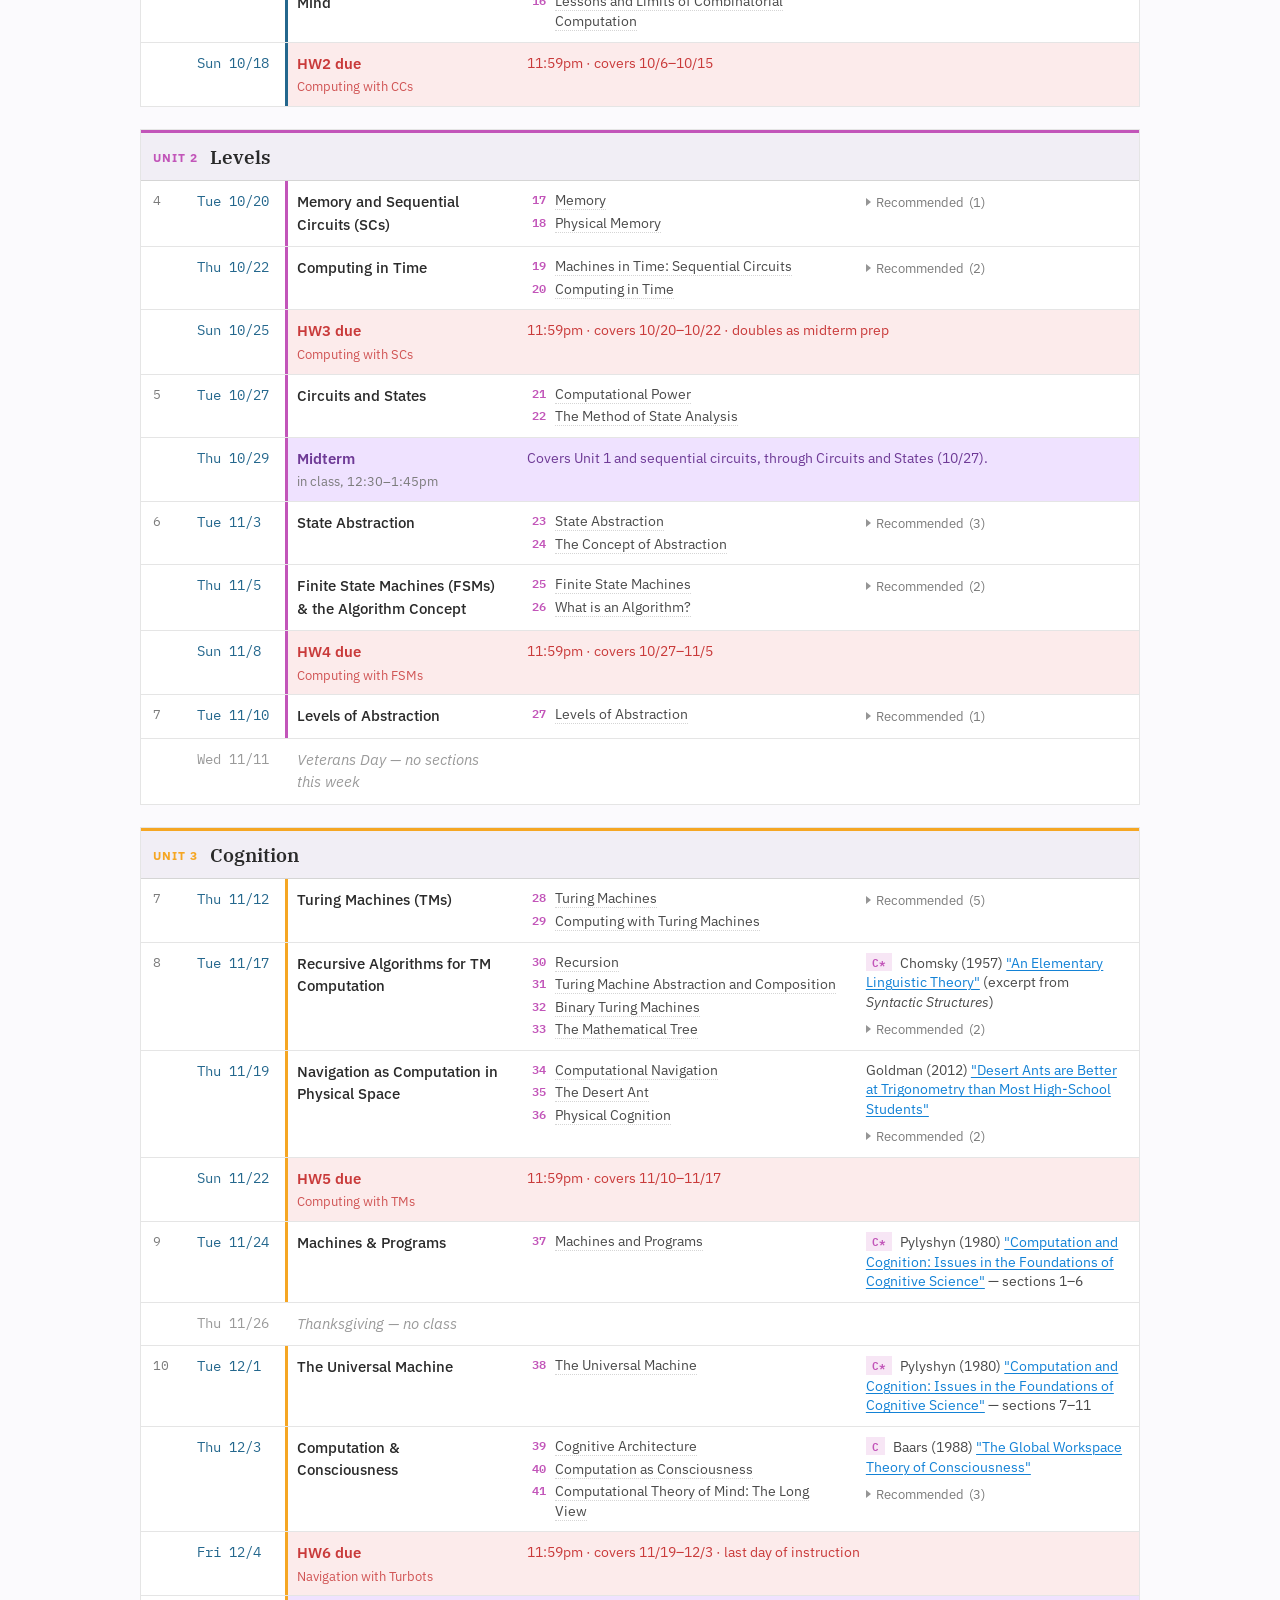
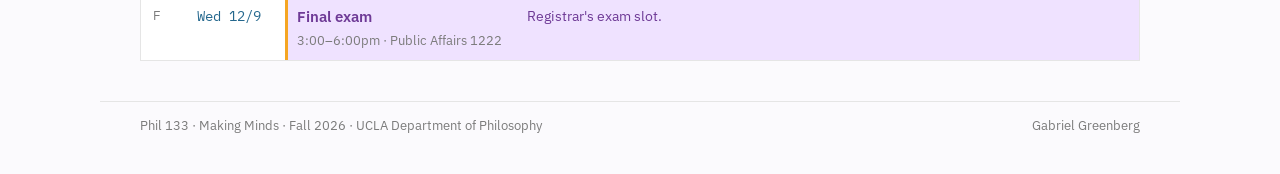
==== commit d93cabbb: "Schedule: bare chapter numbers in the Making Minds column; drop the MM legend The column header name" ====
--- a/index.html
+++ b/index.html
@@ -36,7 +36,6 @@
 
   <section>
     <h2>Schedule</h2>
-    <p class="legend"><span class="mm">MM</span> = <i>Making Minds</i>, the course book</p>
     <div id="schedule"><noscript><p>The schedule is rendered from <a href="data/course.json">data/course.json</a>; please enable JavaScript.</p></noscript></div>
   </section>
 </main>
--- a/assets/site.css
+++ b/assets/site.css
@@ -44,7 +44,7 @@
   font-size: 15px;
   line-height: 1.5;
 }
-.page { max-width: 960px; margin-inline: auto; padding-inline: clamp(16px, 4vw, 40px); }
+.page { max-width: 1080px; margin-inline: auto; padding-inline: clamp(16px, 4vw, 40px); }
 main.page { padding-block: 30px 40px; }
 h1, h2, h3 { font-family: "IBM Plex Serif", Georgia, "Times New Roman", serif; text-wrap: balance; margin: 0; }
 h1 { font-size: 34px; font-weight: 600; line-height: 1.12; letter-spacing: -0.01em; }
@@ -107,7 +107,7 @@
 .next { background: var(--lav-soft); border: 1px solid var(--lav-line); padding: 4px 16px; }
 .nx { display: grid; grid-template-columns: 104px 1fr; gap: 12px; align-items: start; padding: 9px 0; border-bottom: 1px solid var(--lav-line); font-size: 13.5px; line-height: 1.45; }
 .nx:last-child { border-bottom: 0; }
-.nx .chip { display: inline-block; justify-self: start; background: var(--hw-soft); color: var(--hw); font-size: 11px; letter-spacing: 0.08em; text-transform: uppercase; font-weight: 700; padding: 2px 8px; margin-top: 1px; white-space: nowrap; }
+.nx .chip { display: inline-block; justify-self: start; color: var(--ink-2); font-size: 11px; letter-spacing: 0.08em; text-transform: uppercase; font-weight: 700; margin-top: 2px; white-space: nowrap; }
 .nx-body { min-width: 0; }
 .nx-main { color: var(--ink); font-weight: 600; text-decoration: none; }
 .nx-main:hover { color: var(--accent); }
@@ -137,10 +137,11 @@
 .tablewrap.narrow { max-width: 420px; }
 .schedwrap + .schedwrap { margin-top: 22px; }
 table { border-collapse: collapse; width: 100%; }
-table.sched { min-width: 720px; table-layout: fixed; }
+table.sched { min-width: 800px; table-layout: fixed; }
 col.c-wk { width: 44px; }
 col.c-date { width: 100px; }
-col.c-topic { width: 30%; }
+col.c-topic { width: 23%; }
+col.c-mm { width: 34%; }   /* course-book chapters; the "other readings" column takes the rest */
 .sched-head { background: transparent; margin-bottom: 2px; }
 .sched-head th { border: 0; padding: 4px 12px 6px; }
 th { text-align: left; font-size: 11.5px; letter-spacing: 0.08em; text-transform: uppercase; color: var(--ink-3); font-weight: 600; padding: 10px 12px; border-bottom: 1px solid var(--line-2); }
@@ -161,35 +162,38 @@
 /* Homework and exam rows: the tint starts at the divider bar, so the week and
    date cells read like every other row. */
 tr.exam td.topic, tr.exam td.readings { background: var(--exam-soft); }
-tr.exam td.topic { font-weight: 600; color: var(--exam); box-shadow: inset 3px 0 0 var(--exam); }
+tr.exam td.topic { font-weight: 600; color: var(--exam); box-shadow: inset 3px 0 0 var(--uc, var(--u1)); }
 tr.exam td.readings { color: var(--exam); }
 tr.hw td.topic, tr.hw td.readings { background: var(--hw-soft); }
-tr.hw td.topic { color: var(--hw); font-weight: 600; box-shadow: inset 3px 0 0 var(--hw); }
+tr.hw td.topic { color: var(--hw); font-weight: 600; box-shadow: inset 3px 0 0 var(--uc, var(--u1)); }
 tr.hw td.topic .sub { color: var(--hw); opacity: .85; }
 tr.hw td.readings { color: var(--hw); }
 .sub { display: block; font-size: 12.5px; color: var(--ink-3); margin-top: 2px; font-weight: 400; }
 tr:target td { outline: 2px solid var(--accent); outline-offset: -2px; }
 
-/* reading groups inside a cell */
-.rg { display: grid; grid-template-columns: 52px 1fr; gap: 10px; }
-.rl { font-size: 10.5px; letter-spacing: 0.08em; text-transform: uppercase; color: var(--ink-3); font-weight: 600; padding-top: 3px; }
-.rg ul { margin: 0; padding: 0; list-style: none; display: grid; gap: 3px; }
-.rg li { line-height: 1.45; }
+/* reading lists inside a cell */
+ul.rlist { margin: 0; padding: 0; list-style: none; display: grid; gap: 3px; }
+ul.rlist li { line-height: 1.45; }
+/* course-book column: chapter numbers right-aligned in a fixed slot so titles (and their wrapped lines) line up */
+.mmcol li { display: grid; grid-template-columns: 20px 1fr; column-gap: 8px; }
+.mmcol .mm { margin-right: 0; text-align: right; }
+.rl { font-size: 10.5px; letter-spacing: 0.08em; text-transform: uppercase; color: var(--ink-3); font-weight: 600; }
 .note { display: block; }
 
-/* recommended readings: folded by default */
-details.rec { margin: 7px 0 0 62px; }
+/* recommended readings: a quiet toggle under the other readings, folded by default */
+details.rec { margin: 0; }
+ul.rlist + details.rec { margin-top: 6px; }
 details.rec summary {
-  display: inline-flex; align-items: center; gap: 7px; cursor: pointer; list-style: none;
-  font-size: 11.5px; font-weight: 600; letter-spacing: 0.04em; text-transform: uppercase;
-  color: var(--ink-2); background: var(--surface-2); border: 1px solid var(--line); padding: 3px 9px 3px 7px;
+  display: inline-flex; align-items: center; gap: 5px; cursor: pointer; list-style: none;
+  font-size: 12.5px; color: var(--ink-3); padding: 1px 0;
 }
 details.rec summary::-webkit-details-marker { display: none; }
-details.rec summary::before { content: ""; width: 0; height: 0; border-left: 4px solid transparent; border-right: 4px solid transparent; border-top: 5px solid var(--ink-3); transition: transform .15s; }
-details.rec[open] summary::before { transform: rotate(180deg); }
-details.rec summary:hover { color: var(--accent); border-color: var(--line-2); }
-details.rec summary .n { font-weight: 400; letter-spacing: 0; text-transform: none; color: var(--ink-3); }
-details.rec ul { margin: 8px 0 2px; padding: 0 0 0 10px; list-style: none; display: grid; gap: 4px; border-left: 2px solid var(--line); }
+details.rec summary::before { content: ""; width: 0; height: 0; border-top: 4px solid transparent; border-bottom: 4px solid transparent; border-left: 5px solid var(--ink-3); opacity: .8; transition: transform .15s; }
+details.rec[open] summary::before { transform: rotate(90deg); }
+details.rec summary:hover { color: var(--accent); }
+details.rec summary:hover::before { border-left-color: var(--accent); }
+details.rec summary .n { color: var(--ink-3); }
+details.rec ul { margin: 6px 0 2px; padding: 0 0 0 10px; list-style: none; display: grid; gap: 4px; border-left: 2px solid var(--line); }
 details.rec li { line-height: 1.45; }
 
 /* ---------- Prose pages (policies) ---------- */
@@ -213,6 +217,22 @@
 .scale div { background: var(--surface); padding: 7px 10px; display: flex; justify-content: space-between; gap: 8px; font-size: 13px; }
 .scale div span { color: var(--ink-3); }
 .scale div b { color: var(--ink); }
+
+/* ---------- Grade calculator (policies page) ---------- */
+.calc { border: 1px solid var(--lav-line); background: var(--lav-soft); padding: 14px 16px; margin: 16px 0; max-width: 560px; }
+.calc-head { font-weight: 600; color: var(--accent); font-size: 14px; }
+.calc-note { font-size: 13px; color: var(--ink-2); margin: 6px 0 0; }
+.calc-grid { display: grid; grid-template-columns: repeat(auto-fill, minmax(102px, 1fr)); gap: 9px 10px; margin: 12px 0 0; }
+.calc-f { display: grid; gap: 3px; }
+.calc-f span { font-size: 11px; letter-spacing: 0.06em; text-transform: uppercase; color: var(--ink-3); font-weight: 600; }
+.calc-f input { width: 100%; font-family: inherit; font-size: 14px; padding: 5px 7px; border: 1px solid var(--line-2); background: var(--surface); color: var(--ink); }
+.calc-f input:focus-visible, .calc-eval input:focus-visible { outline: 2px solid var(--accent); outline-offset: 1px; }
+.calc-eval { display: flex; align-items: center; gap: 7px; font-size: 13px; color: var(--ink-2); margin-top: 11px; cursor: pointer; }
+.calc-out { display: flex; gap: 30px; align-items: baseline; margin-top: 13px; padding-top: 11px; border-top: 1px solid var(--lav-line); }
+.calc-k { display: block; font-size: 11px; letter-spacing: 0.09em; text-transform: uppercase; color: var(--ink-3); font-weight: 600; margin-bottom: 2px; }
+.calc-num { font-size: 27px; font-weight: 600; color: var(--ink); }
+.calc-ltr { font-family: "IBM Plex Serif", Georgia, serif; font-size: 27px; font-weight: 700; color: var(--accent); }
+@media print { .calc { break-inside: avoid; } }
 
 /* ---------- Resources ---------- */
 .reslist h2 { margin-top: 26px; }
@@ -259,12 +279,11 @@
   table.sched tr.hw, table.sched tr.exam { background: var(--hw-soft); }
   table.sched tr.exam { background: var(--exam-soft); }
   table.sched tr.hw td, table.sched tr.exam td { background: transparent; }
-  table.sched tr.hw td.topic { border-left-color: var(--hw); }
-  table.sched tr.exam td.topic { border-left-color: var(--exam); }
+  table.sched tr.hw td.topic { border-left-color: var(--uc, var(--u1)); }
+  table.sched tr.exam td.topic { border-left-color: var(--uc, var(--u1)); }
   table.sched td.readings { margin-top: 6px; }
   table.sched tr.unit td { padding: 7px 12px; margin: 0 -12px; }
-  .rg { grid-template-columns: 1fr; gap: 2px; }
-  details.rec { margin-left: 0; }
+  table.sched td.readings + td.readings { margin-top: 4px; }
   .topbar nav { gap: 4px 14px; }
 }
 
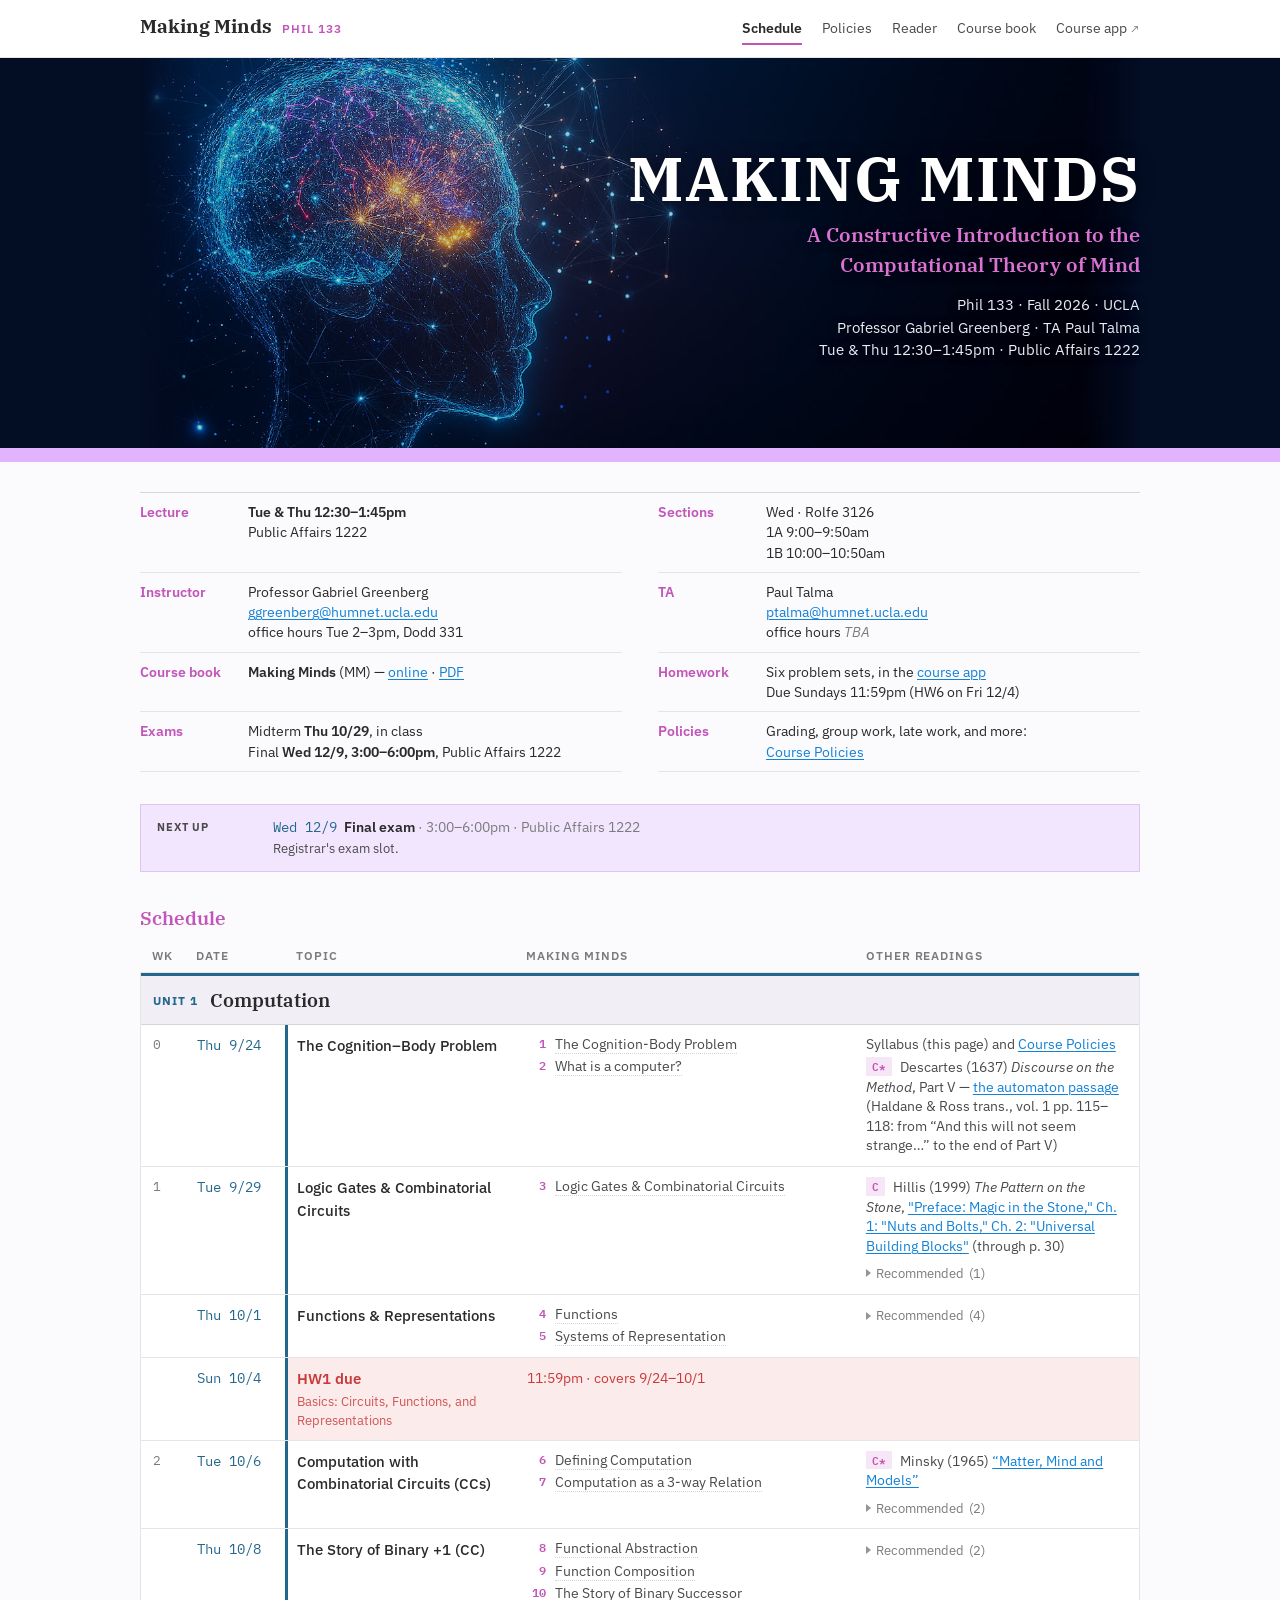
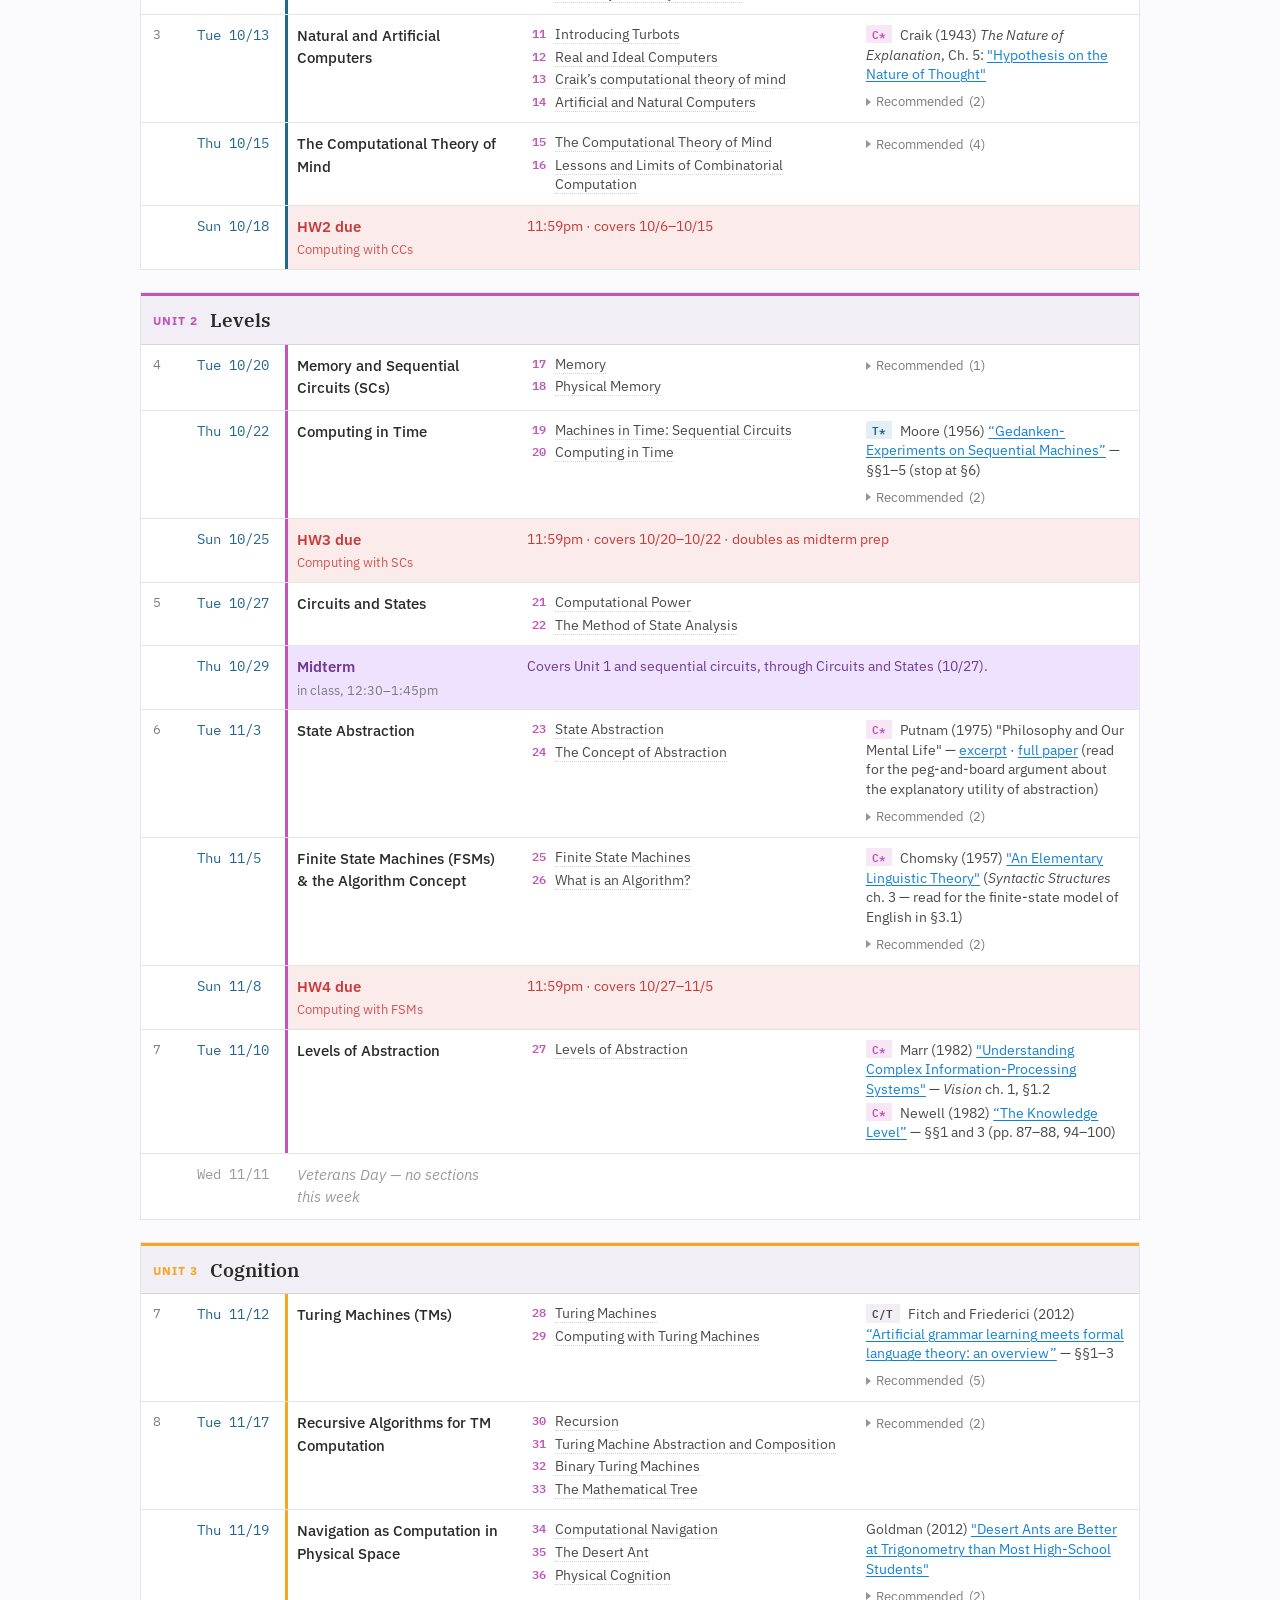
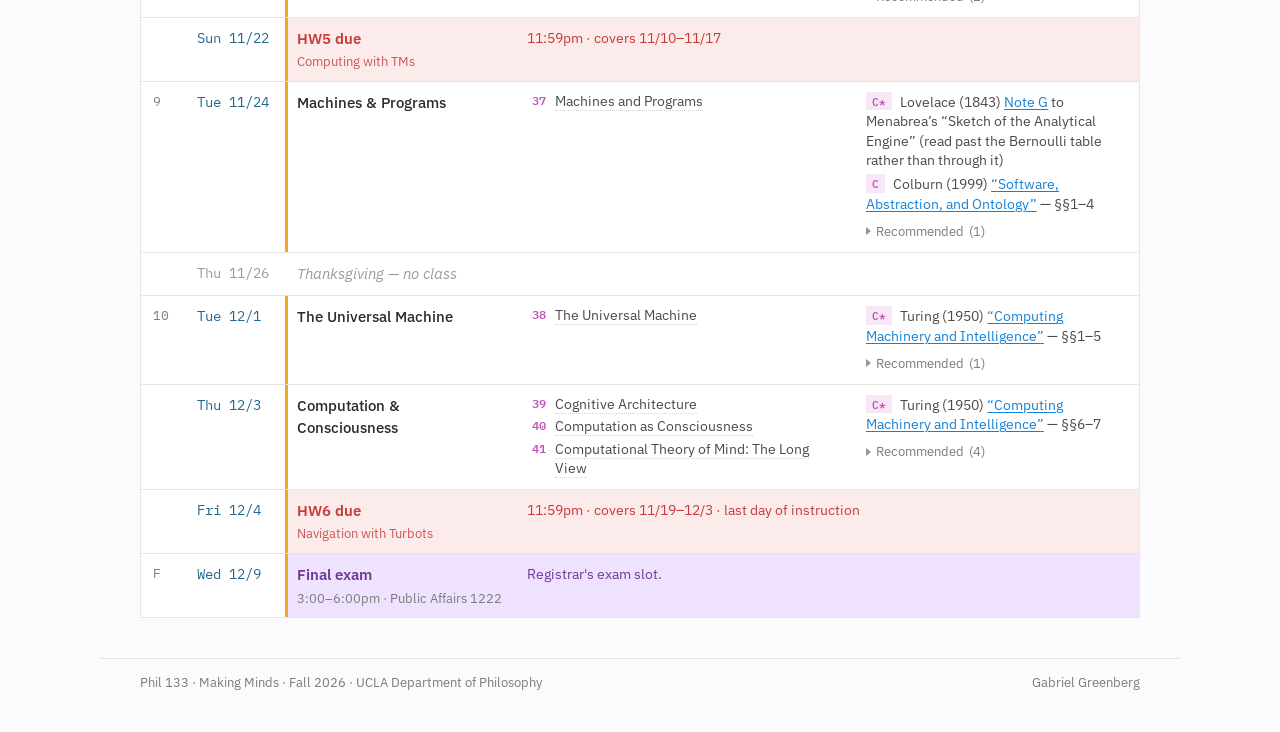
==== commit dab549ba: "Reader: the outside readings in one place at /reader/ (replaces Resources) Same model as the course-" ====
--- a/index.html
+++ b/index.html
@@ -15,7 +15,7 @@
 <header class="topbar">
   <div class="page">
     <a class="brand" href="index.html">Making Minds<span class="course">Phil 133</span></a>
-    <nav aria-label="Site"><a href="index.html" aria-current=page>Schedule</a><a href="policies.html">Policies</a><a href="resources.html">Resources</a><a data-course-href="book.reader" href="book/">Course book</a><a class="ext" href="https://making-minds.pages.dev" target="_blank" rel="noopener">Course app</a></nav>
+    <nav aria-label="Site"><a href="index.html" aria-current=page>Schedule</a><a href="policies.html">Policies</a><a href="reader/">Reader</a><a data-course-href="book.reader" href="book/">Course book</a><a class="ext" href="https://making-minds.pages.dev" target="_blank" rel="noopener">Course app</a></nav>
   </div>
 </header>
 <div class="hero" aria-label="Making Minds">
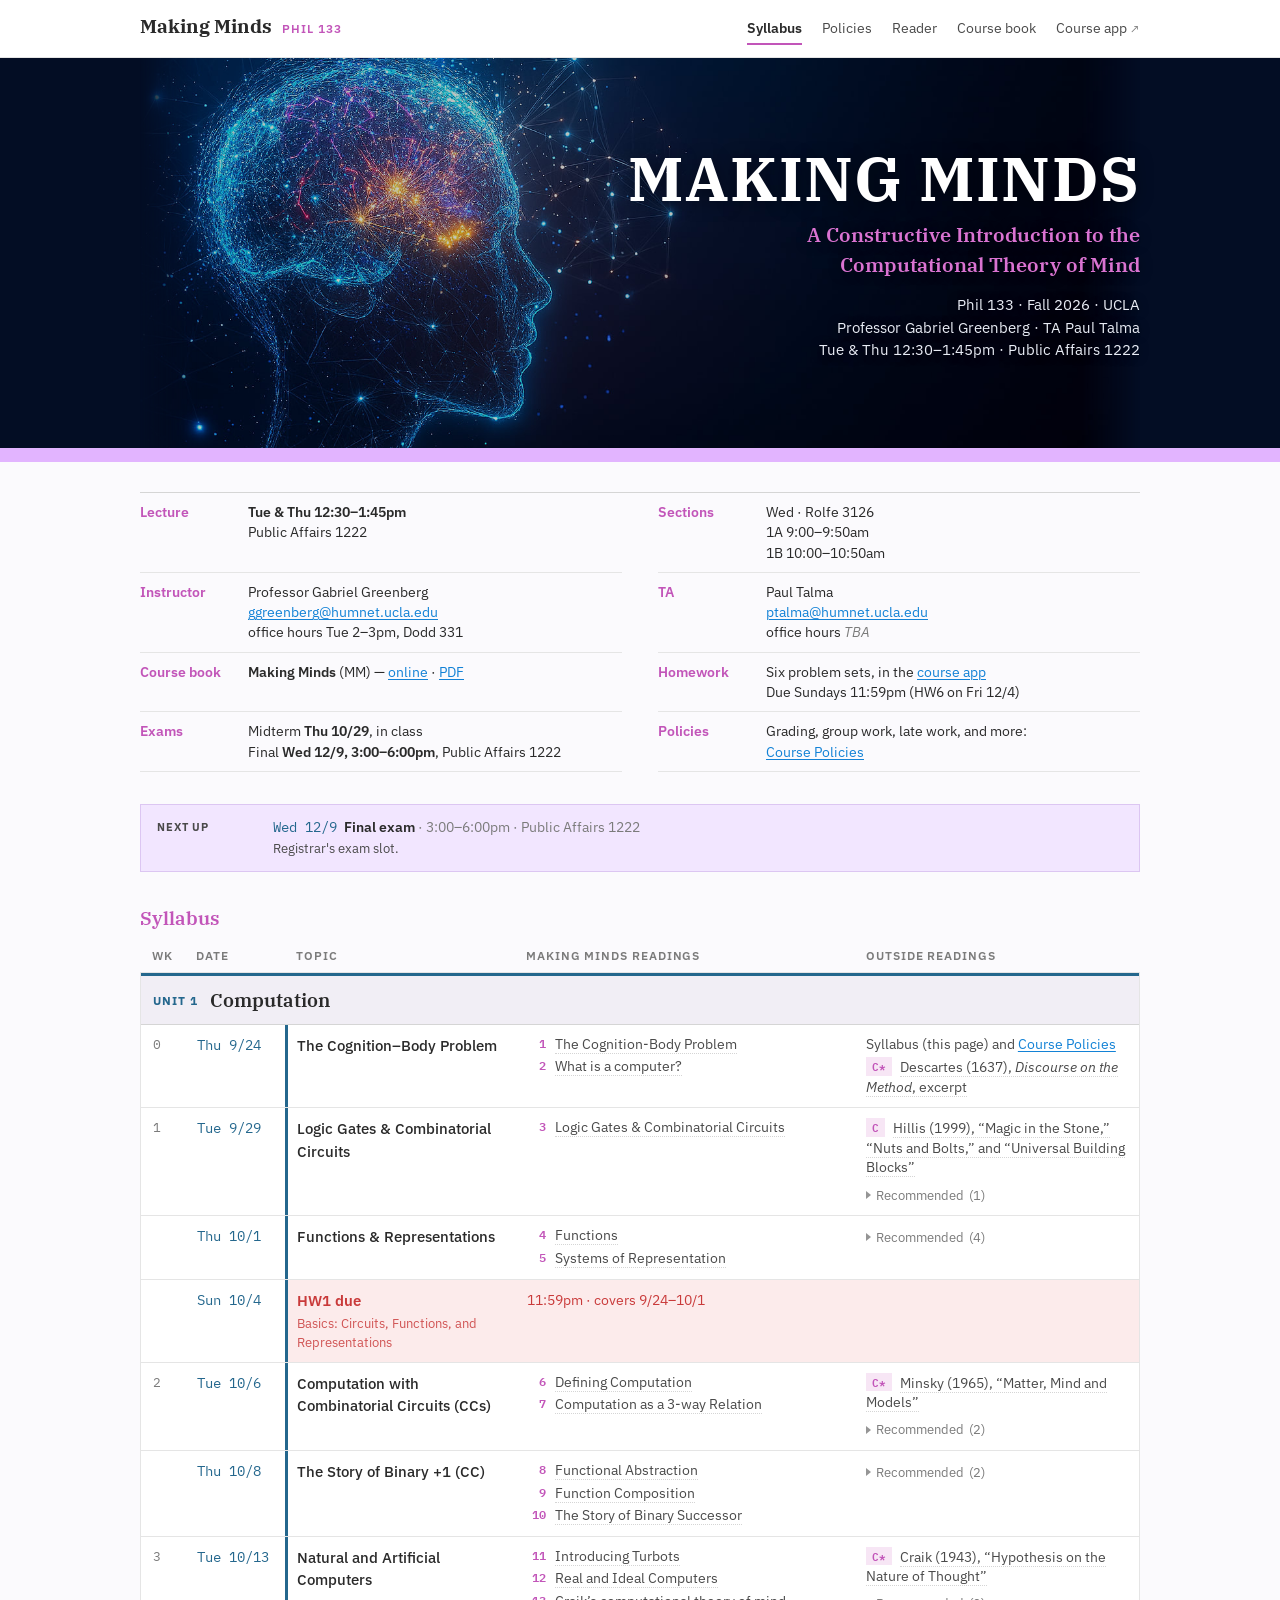
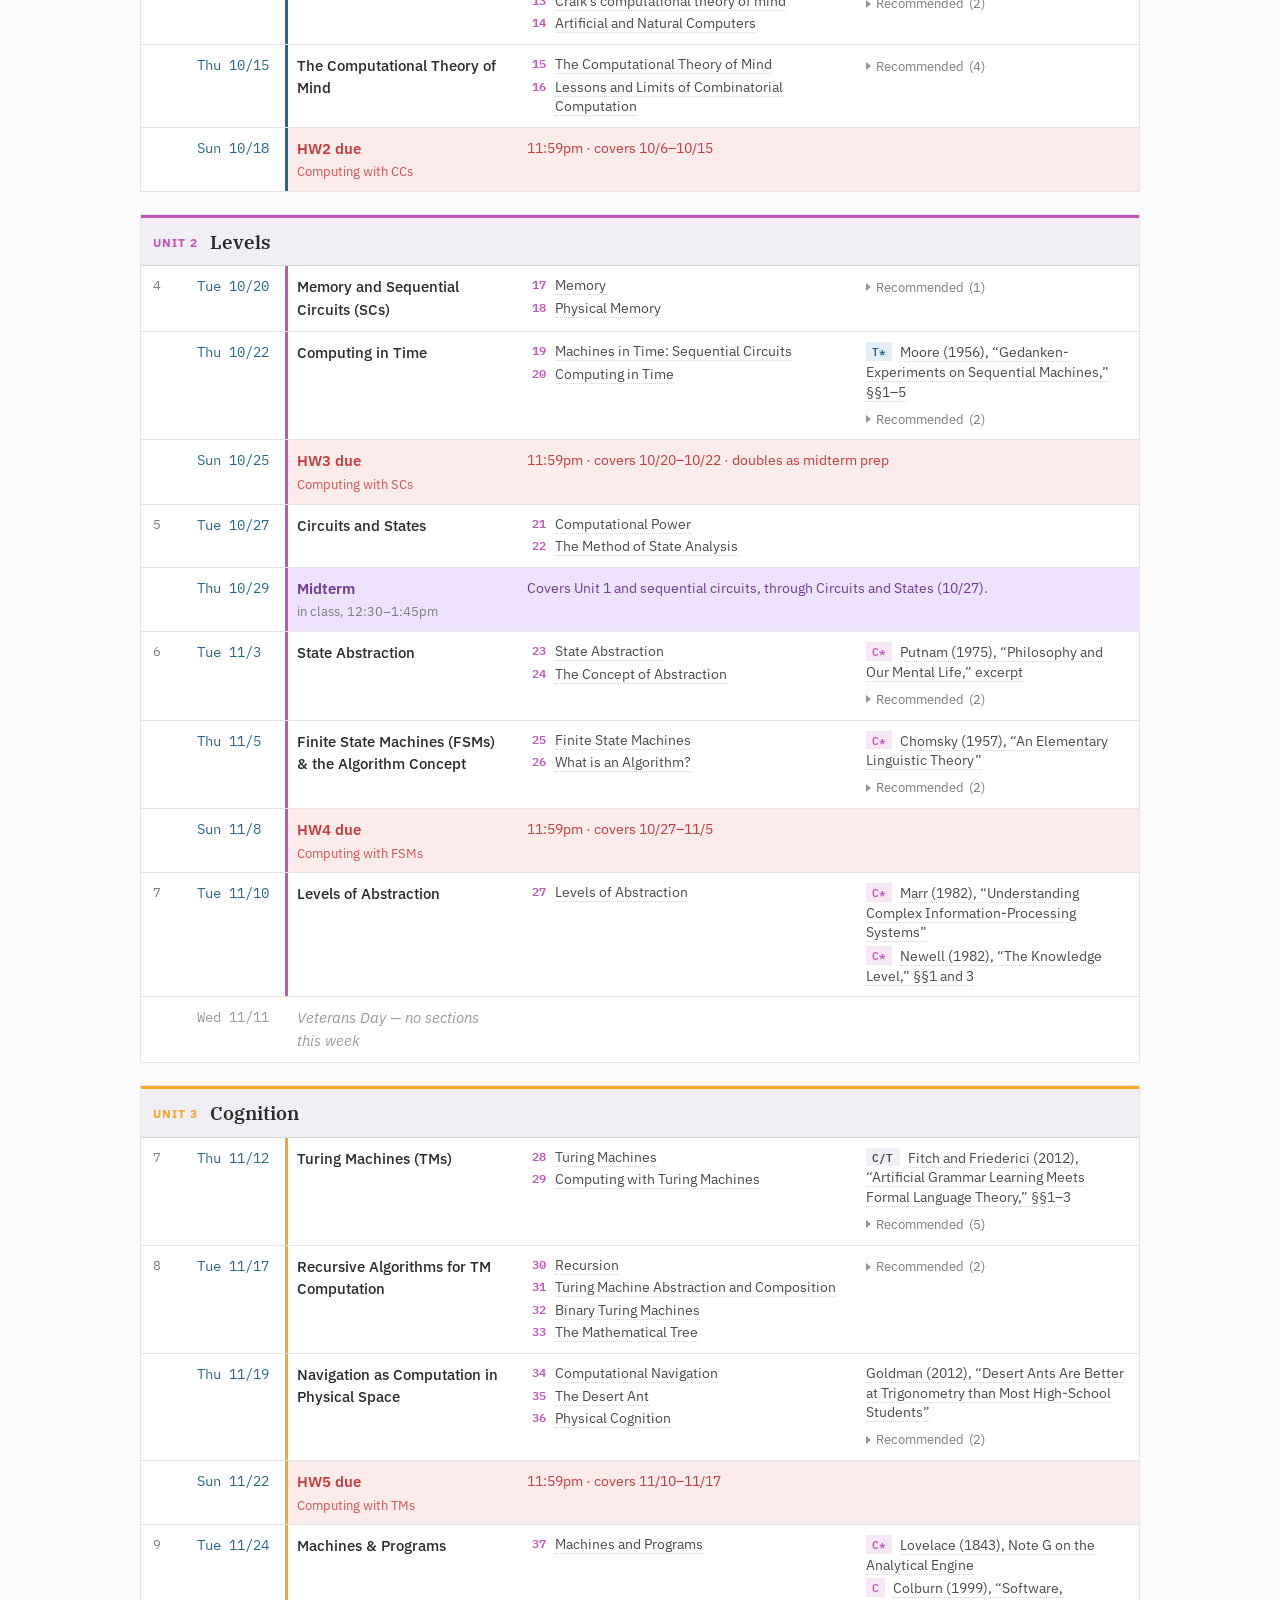
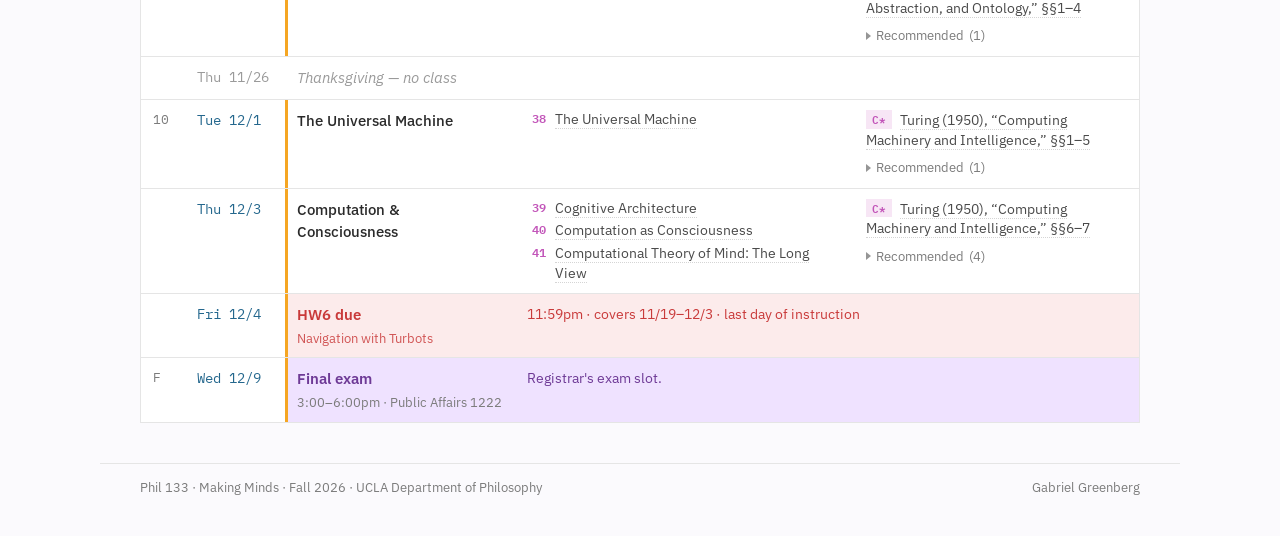
==== commit 5eb0ac4a: "Syllabus: compact outside-reading citations, renamed columns, Schedule -> Syllabus Outside readings " ====
--- a/index.html
+++ b/index.html
@@ -3,8 +3,8 @@
 <head>
 <meta charset="utf-8">
 <meta name="viewport" content="width=device-width, initial-scale=1">
-<title>Making Minds · Phil 133 · Schedule</title>
-<meta name="description" content="Phil 133 (Fall 2026, UCLA): Making Minds — a constructive introduction to the computational theory of mind. Schedule, readings, and course information.">
+<title>Making Minds · Phil 133 · Syllabus</title>
+<meta name="description" content="Phil 133 (Fall 2026, UCLA): Making Minds — a constructive introduction to the computational theory of mind. Syllabus, readings, and course information.">
 <link rel="icon" href="data:image/svg+xml,%3Csvg xmlns='http://www.w3.org/2000/svg' viewBox='0 0 32 32'%3E%3Crect width='32' height='32' fill='%23081633'/%3E%3Ctext x='16' y='22' text-anchor='middle' font-family='Georgia,serif' font-weight='700' font-size='17' fill='%23fff'%3EMM%3C/text%3E%3C/svg%3E">
 <link rel="preconnect" href="https://fonts.googleapis.com">
 <link rel="preconnect" href="https://fonts.gstatic.com" crossorigin>
@@ -15,7 +15,7 @@
 <header class="topbar">
   <div class="page">
     <a class="brand" href="index.html">Making Minds<span class="course">Phil 133</span></a>
-    <nav aria-label="Site"><a href="index.html" aria-current=page>Schedule</a><a href="policies.html">Policies</a><a href="reader/">Reader</a><a data-course-href="book.reader" href="book/">Course book</a><a class="ext" href="https://making-minds.pages.dev" target="_blank" rel="noopener">Course app</a></nav>
+    <nav aria-label="Site"><a href="index.html" aria-current=page>Syllabus</a><a href="policies.html">Policies</a><a href="reader/">Reader</a><a data-course-href="book.reader" href="book/">Course book</a><a class="ext" href="https://making-minds.pages.dev" target="_blank" rel="noopener">Course app</a></nav>
   </div>
 </header>
 <div class="hero" aria-label="Making Minds">
@@ -35,8 +35,8 @@
   <section class="next" id="next" hidden aria-live="polite" aria-label="Up next"></section>
 
   <section>
-    <h2>Schedule</h2>
-    <div id="schedule"><noscript><p>The schedule is rendered from <a href="data/course.json">data/course.json</a>; please enable JavaScript.</p></noscript></div>
+    <h2>Syllabus</h2>
+    <div id="schedule"><noscript><p>The syllabus is rendered from <a href="data/course.json">data/course.json</a>; please enable JavaScript.</p></noscript></div>
   </section>
 </main>
 <footer class="page">
--- a/assets/site.css
+++ b/assets/site.css
@@ -129,8 +129,9 @@
 .tag.ct { background: var(--surface-2); color: var(--ink-2); }
 .tag.file { background: var(--surface-2); color: var(--ink-2); }
 .mm { font-family: "IBM Plex Mono", monospace; font-size: 11.5px; font-weight: 600; color: var(--accent); margin-right: 6px; letter-spacing: 0.03em; }
-a.mmlink { color: inherit; text-decoration: none; border-bottom: 1px dotted var(--line-2); }
-a.mmlink:hover { color: var(--accent); border-bottom: 1px solid var(--accent); }
+a.mmlink, a.rdlink { color: inherit; text-decoration: none; border-bottom: 1px dotted var(--line-2); }
+a.mmlink:hover, a.rdlink:hover { color: var(--accent); border-bottom: 1px solid var(--accent); }
+a.rdlink.out::after { content: " \2197"; color: var(--ink-3); font-size: 11px; }   /* leaves the site */
 
 /* ---------- Schedule table ---------- */
 .tablewrap { overflow-x: auto; background: var(--surface); border: 1px solid var(--line); }
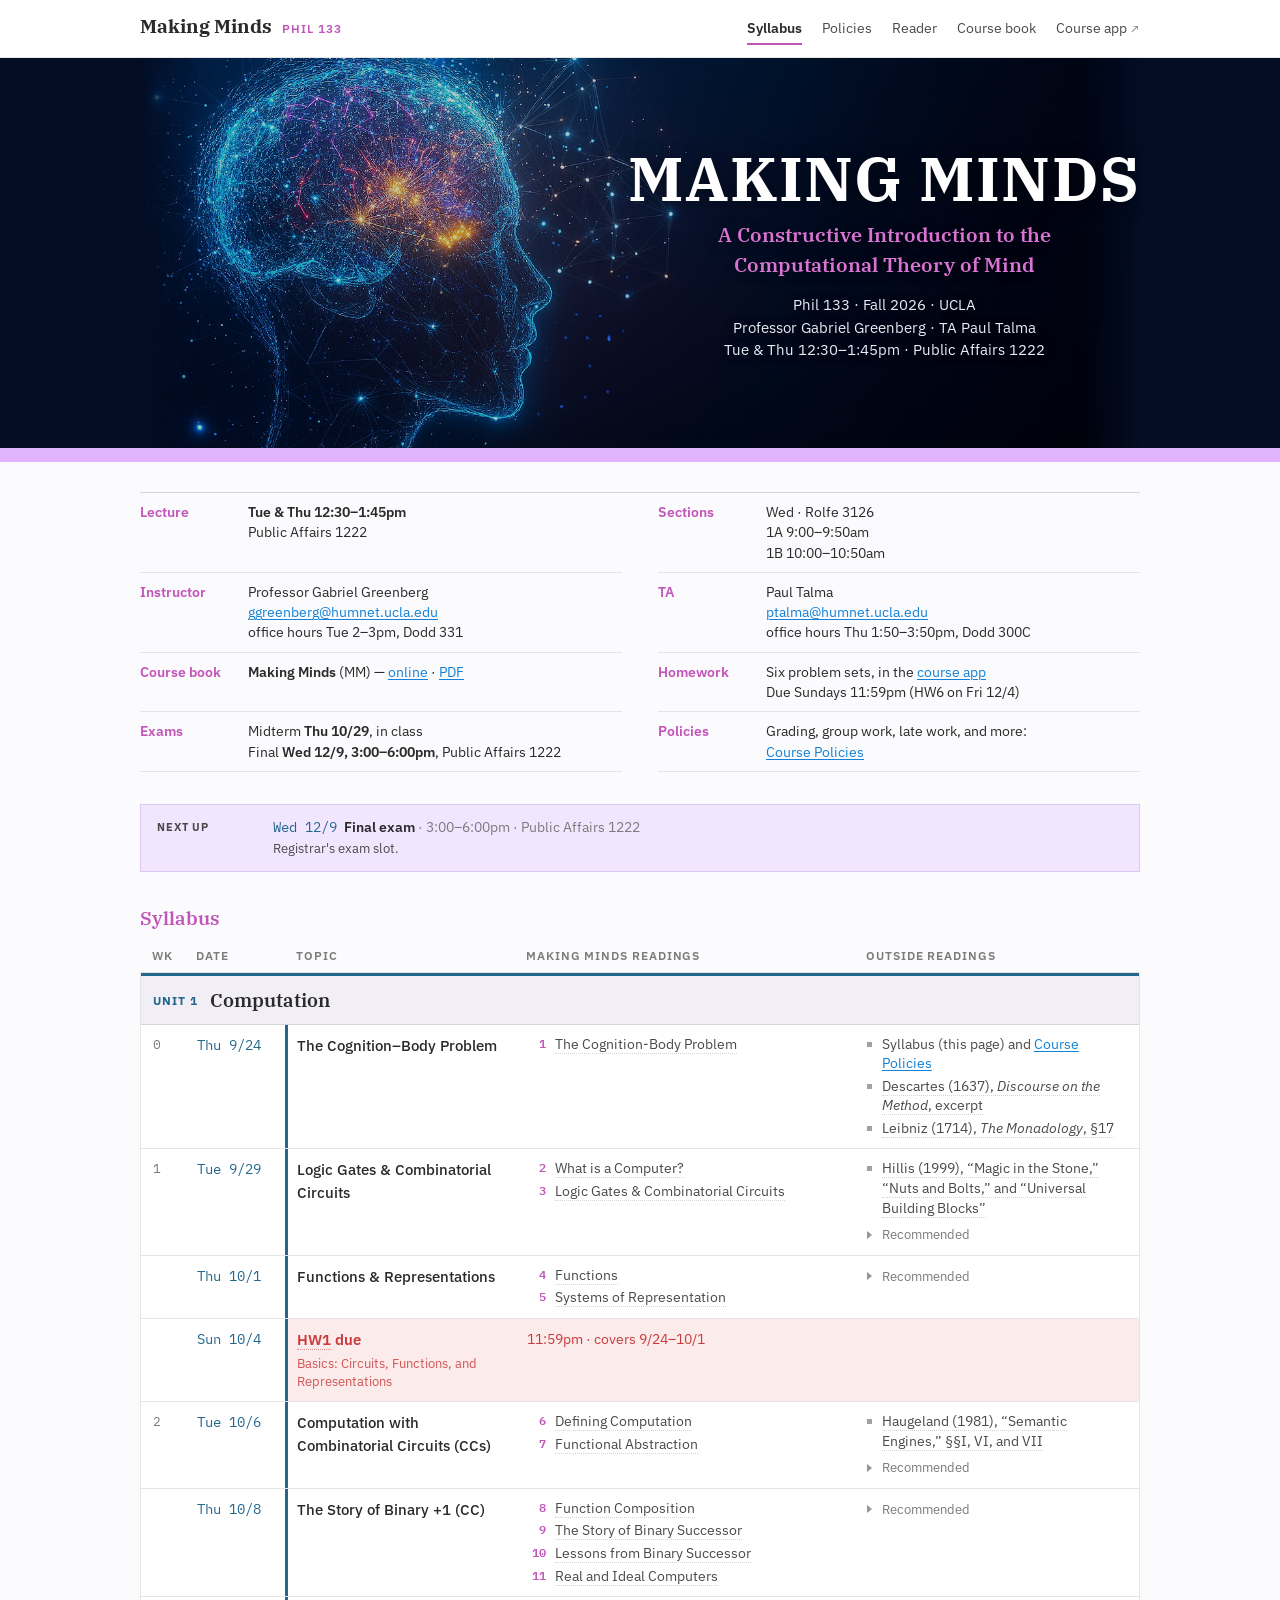
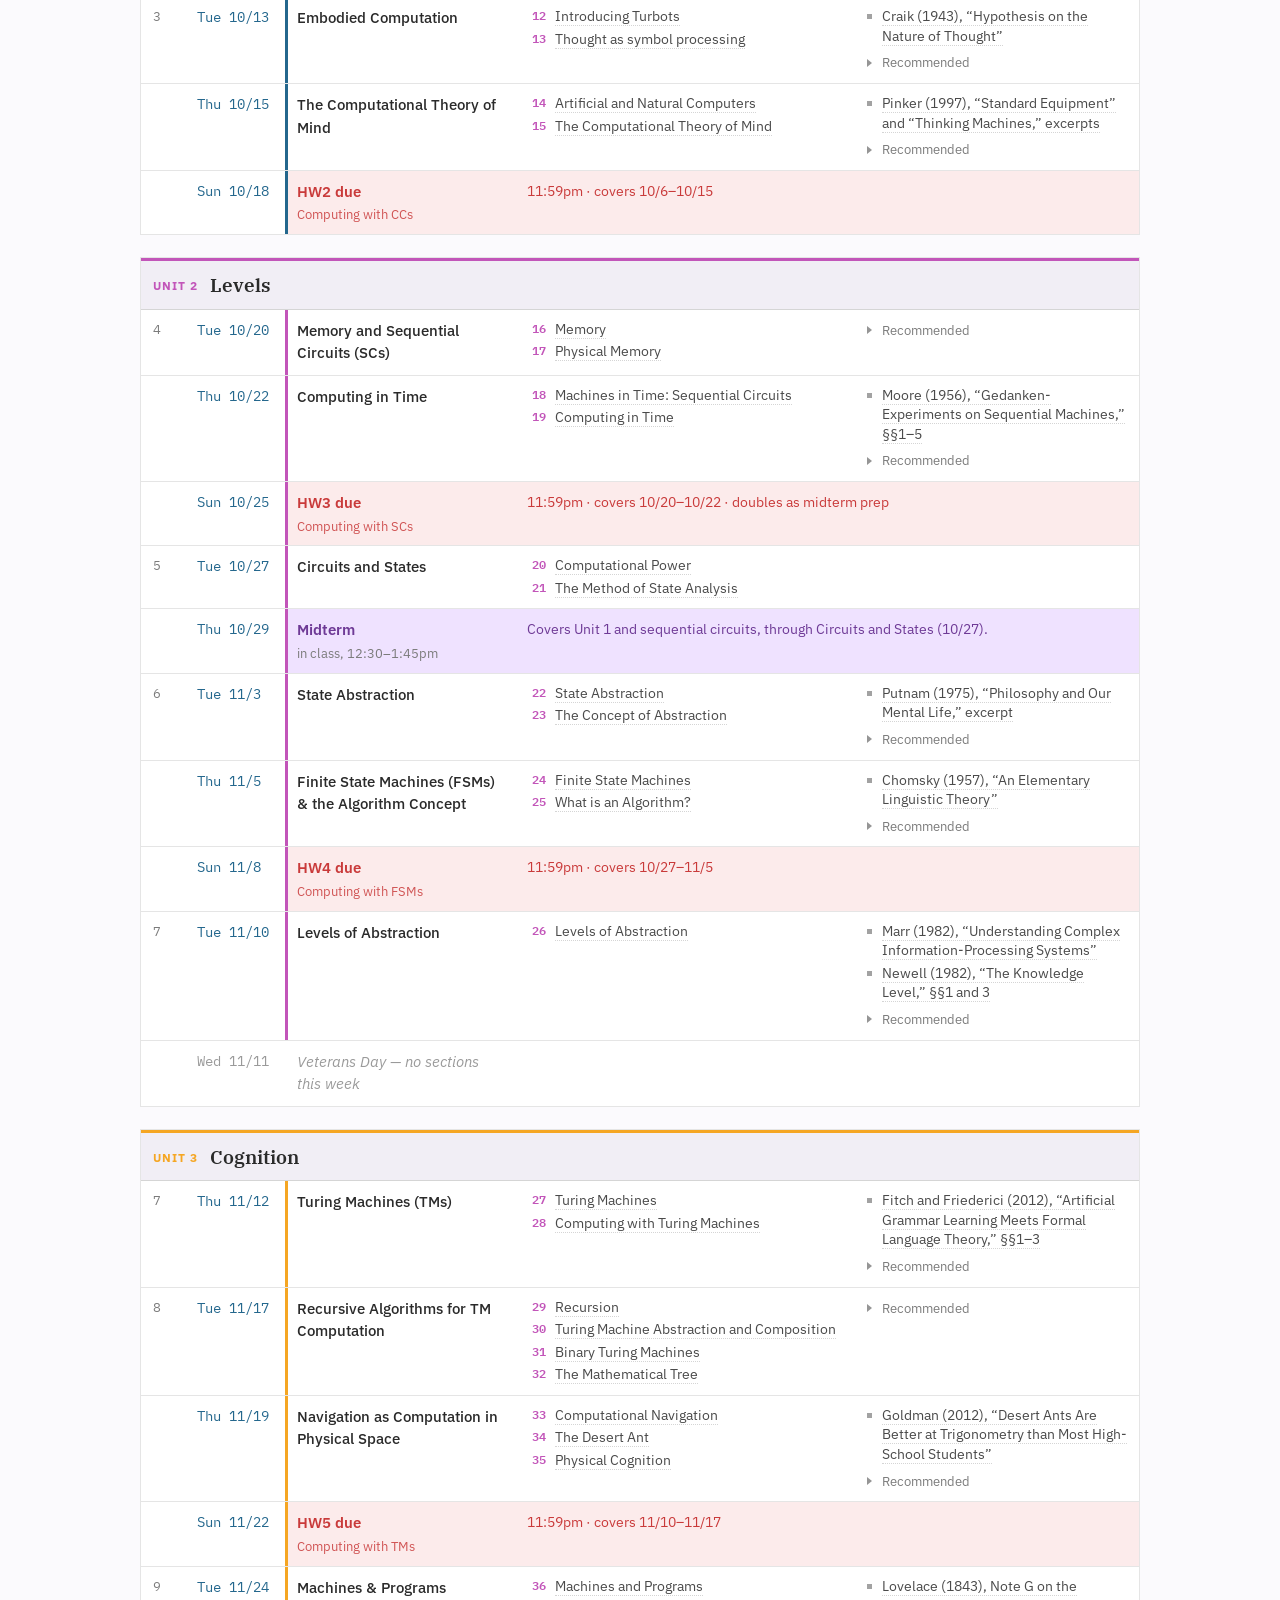
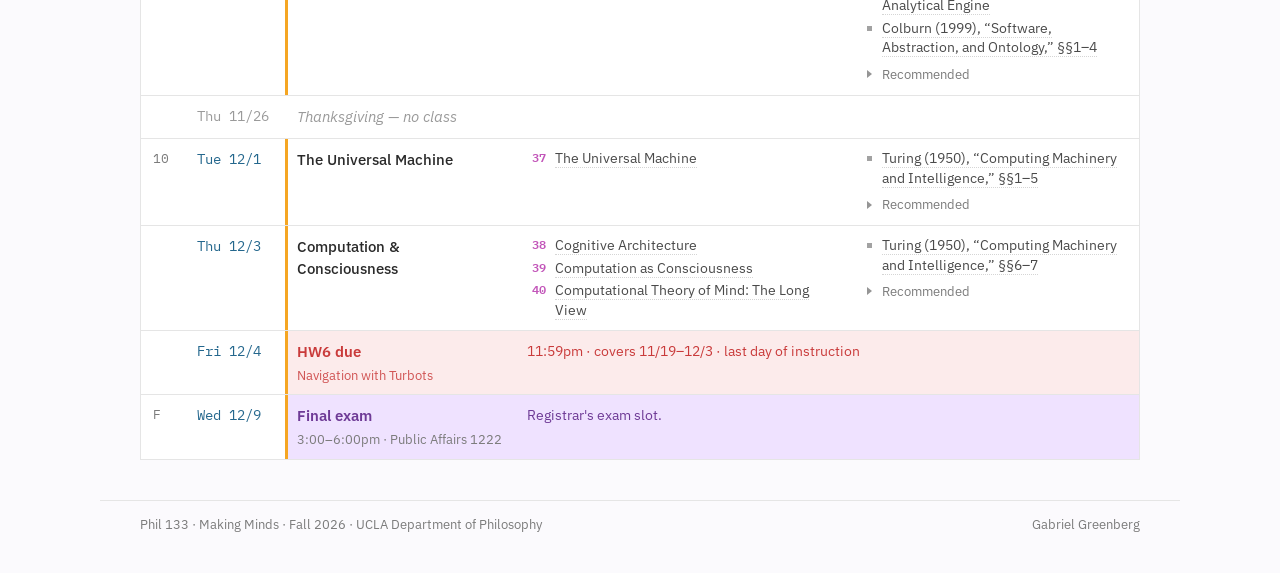
==== commit 80e58f2d: "Announcements strip above the up-next box; this week's office hours course.announcements entries sho" ====
--- a/index.html
+++ b/index.html
@@ -32,6 +32,8 @@
 <main class="page">
   <section class="facts" id="facts" aria-label="Course information"></section>
 
+  <section class="announce" id="announce" hidden aria-label="Announcements"></section>
+
   <section class="next" id="next" hidden aria-live="polite" aria-label="Up next"></section>
 
   <section>
--- a/assets/site.css
+++ b/assets/site.css
@@ -30,6 +30,7 @@
   --u1: #24678D;
   --u2: #C255B9;
   --u3: #F5A623;
+  --page-max: 1080px;         /* the site column: syllabus, policies, and the top bar of the two readers */
   color-scheme: light;
 }
 
@@ -44,7 +45,7 @@
   font-size: 15px;
   line-height: 1.5;
 }
-.page { max-width: 1080px; margin-inline: auto; padding-inline: clamp(16px, 4vw, 40px); }
+.page { max-width: var(--page-max); margin-inline: auto; padding-inline: clamp(16px, 4vw, 40px); }
 main.page { padding-block: 30px 40px; }
 h1, h2, h3 { font-family: "IBM Plex Serif", Georgia, "Times New Roman", serif; text-wrap: balance; margin: 0; }
 h1 { font-size: 34px; font-weight: 600; line-height: 1.12; letter-spacing: -0.01em; }
@@ -84,13 +85,13 @@
 }
 .hero-text {
   position: absolute; top: 50%; right: clamp(16px, 4vw, 40px); transform: translateY(-50%);
-  max-width: 58%; display: grid; gap: 10px; justify-items: end; text-align: right;
+  max-width: 58%; display: grid; gap: 10px; justify-items: center; text-align: center;   /* centered block, parked at the right */
 }
 .hero h1 { font-size: clamp(38px, 5.4vw, 62px); font-weight: 700; color: #fff; text-transform: uppercase; letter-spacing: 0.02em; line-height: 1.05; text-shadow: 0 2px 18px rgba(0,0,0,.45); }
 .hero .tagline { font-family: "IBM Plex Serif", Georgia, serif; font-size: clamp(16px, 1.9vw, 20px); font-weight: 600; color: var(--accent-2); margin: 0; max-width: 34ch; text-shadow: 0 1px 12px rgba(0,0,0,.5); }
 .hero .hero-meta { margin: 4px 0 0; font-size: 14.5px; line-height: 1.55; color: #E8ECF5; text-shadow: 0 1px 10px rgba(0,0,0,.6); }
 .hero .eyebrow { color: #C9D2E6; }
-.hero.slim .hero-img { height: 190px; object-position: 20% 34%; }
+.hero.slim .hero-img { height: 190px; object-position: 20% 31%; }   /* eyes on the strip's midline (9/24; was 34%) */
 .hero.slim .hero-text { gap: 6px; }
 .hero.slim h1 { font-size: clamp(28px, 3.6vw, 40px); text-transform: none; letter-spacing: -0.01em; }
 .hero.slim .tagline { color: #E8ECF5; font-weight: 500; font-size: 15.5px; max-width: 48ch; }
@@ -102,6 +103,12 @@
 .fact { display: grid; grid-template-columns: 96px 1fr; gap: 12px; padding: 9px 0; border-bottom: 1px solid var(--line); font-size: 14px; line-height: 1.45; }
 .fact .k { color: var(--accent); font-weight: 600; }
 .fact .v { min-width: 0; }
+
+/* ---------- Announcements strip (sits on top of the up-next box; hidden when there are none) ---------- */
+.announce { background: var(--accent-soft); border: 1px solid #EDCBEA; border-left: 3px solid var(--accent); padding: 5px 14px; font-size: 13.5px; line-height: 1.45; color: var(--ink); }
+.announce .an { margin: 0; padding: 2px 0; }
+.announce b { color: var(--accent); }
+.announce:not([hidden]) + .next { margin-top: 8px; }
 
 /* ---------- Up-next box (label left, compressed content right) ---------- */
 .next { background: var(--lav-soft); border: 1px solid var(--lav-line); padding: 4px 16px; }
@@ -114,7 +121,10 @@
 .nx-date { font-weight: 400; color: var(--date); margin-right: 4px; }
 .nx-main .dim { font-weight: 400; }
 .nx-detail { color: var(--ink-2); font-size: 13px; margin-top: 2px; }
-.nx-detail .rl { padding: 0; margin-right: 4px; }
+.nx-detail .rl { float: left; padding: 0; margin: 3px 14px 0 0; }   /* READ sits to the left of the reading columns */
+.nx-reads { margin-top: 4px; }
+.nx-reads { display: grid; grid-template-columns: minmax(0, auto) minmax(0, 1fr); column-gap: 48px; }   /* MM chapters (as wide as they need) | outside readings */
+.nx-reads.one { grid-template-columns: minmax(0, 1fr); }
 .nx-detail .sep { color: var(--ink-3); margin: 0 2px; }
 .nx-done { padding: 10px 0; font-size: 13.5px; color: var(--accent); font-weight: 600; }
 
@@ -129,8 +139,9 @@
 .tag.ct { background: var(--surface-2); color: var(--ink-2); }
 .tag.file { background: var(--surface-2); color: var(--ink-2); }
 .mm { font-family: "IBM Plex Mono", monospace; font-size: 11.5px; font-weight: 600; color: var(--accent); margin-right: 6px; letter-spacing: 0.03em; }
-a.mmlink, a.rdlink { color: inherit; text-decoration: none; border-bottom: 1px dotted var(--line-2); }
-a.mmlink:hover, a.rdlink:hover { color: var(--accent); border-bottom: 1px solid var(--accent); }
+a.mmlink, a.rdlink, a.hwlink { color: inherit; text-decoration: none; border-bottom: 1px dotted var(--line-2); }
+a.mmlink:hover, a.rdlink:hover, a.hwlink:hover { color: var(--accent); border-bottom: 1px solid var(--accent); }
+tr.hw a.hwlink:not(:hover) { border-bottom-color: color-mix(in srgb, currentColor 50%, transparent); }   /* HW row: the dotted rule in the row's red, not grey-on-pink */
 a.rdlink.out::after { content: " \2197"; color: var(--ink-3); font-size: 11px; }   /* leaves the site */
 
 /* ---------- Schedule table ---------- */
@@ -175,6 +186,14 @@
 /* reading lists inside a cell */
 ul.rlist { margin: 0; padding: 0; list-style: none; display: grid; gap: 3px; }
 ul.rlist li { line-height: 1.45; }
+/* outside readings: a small square marks each item (the C/T tag chips are no longer shown) */
+.extcol ul.rlist li { position: relative; padding-left: 16px; }
+.extcol ul.rlist li::before { content: ""; position: absolute; left: 1px; top: 7px; width: 5px; height: 5px; background: var(--ink-3); opacity: .7; }
+/* the Recommended toggle uses the same geometry as a reading line: triangle in the square's slot, label at the text indent;
+   the opened list nests one step in, its squares under the word "Recommended" and its rule under the triangle */
+.extcol details.rec summary { position: relative; padding-left: 16px; }
+.extcol details.rec summary::before { position: absolute; left: 1px; top: 50%; margin-top: -4px; }
+.extcol details.rec ul { margin-left: 3px; padding-left: 10px; }
 /* course-book column: chapter numbers right-aligned in a fixed slot so titles (and their wrapped lines) line up */
 .mmcol li { display: grid; grid-template-columns: 20px 1fr; column-gap: 8px; }
 .mmcol .mm { margin-right: 0; text-align: right; }
@@ -253,6 +272,7 @@
   .hero.slim .hero-img { height: 120px; }
   .hero.slim .hero-text { padding: 12px 0 20px; }
   .nx { grid-template-columns: 1fr; gap: 4px; }
+  .nx-reads { grid-template-columns: 1fr; row-gap: 3px; }
   .facts { grid-template-columns: 1fr; column-gap: 0; }
   .fact { grid-template-columns: 1fr; gap: 1px; }
   .fact .k { font-size: 11.5px; letter-spacing: 0.08em; text-transform: uppercase; }
@@ -291,7 +311,7 @@
 /* ---------- Print ---------- */
 @media print {
   body { font-size: 11.5px; background: #fff; }
-  .topbar nav, .band, .next, footer { display: none; }
+  .topbar nav, .band, .announce, .next, footer { display: none; }
   .hero { background: none; color: #000; }
   .hero-img { display: none; }
   .hero h1, .hero .tagline, .hero .hero-meta { color: #000; text-shadow: none; }
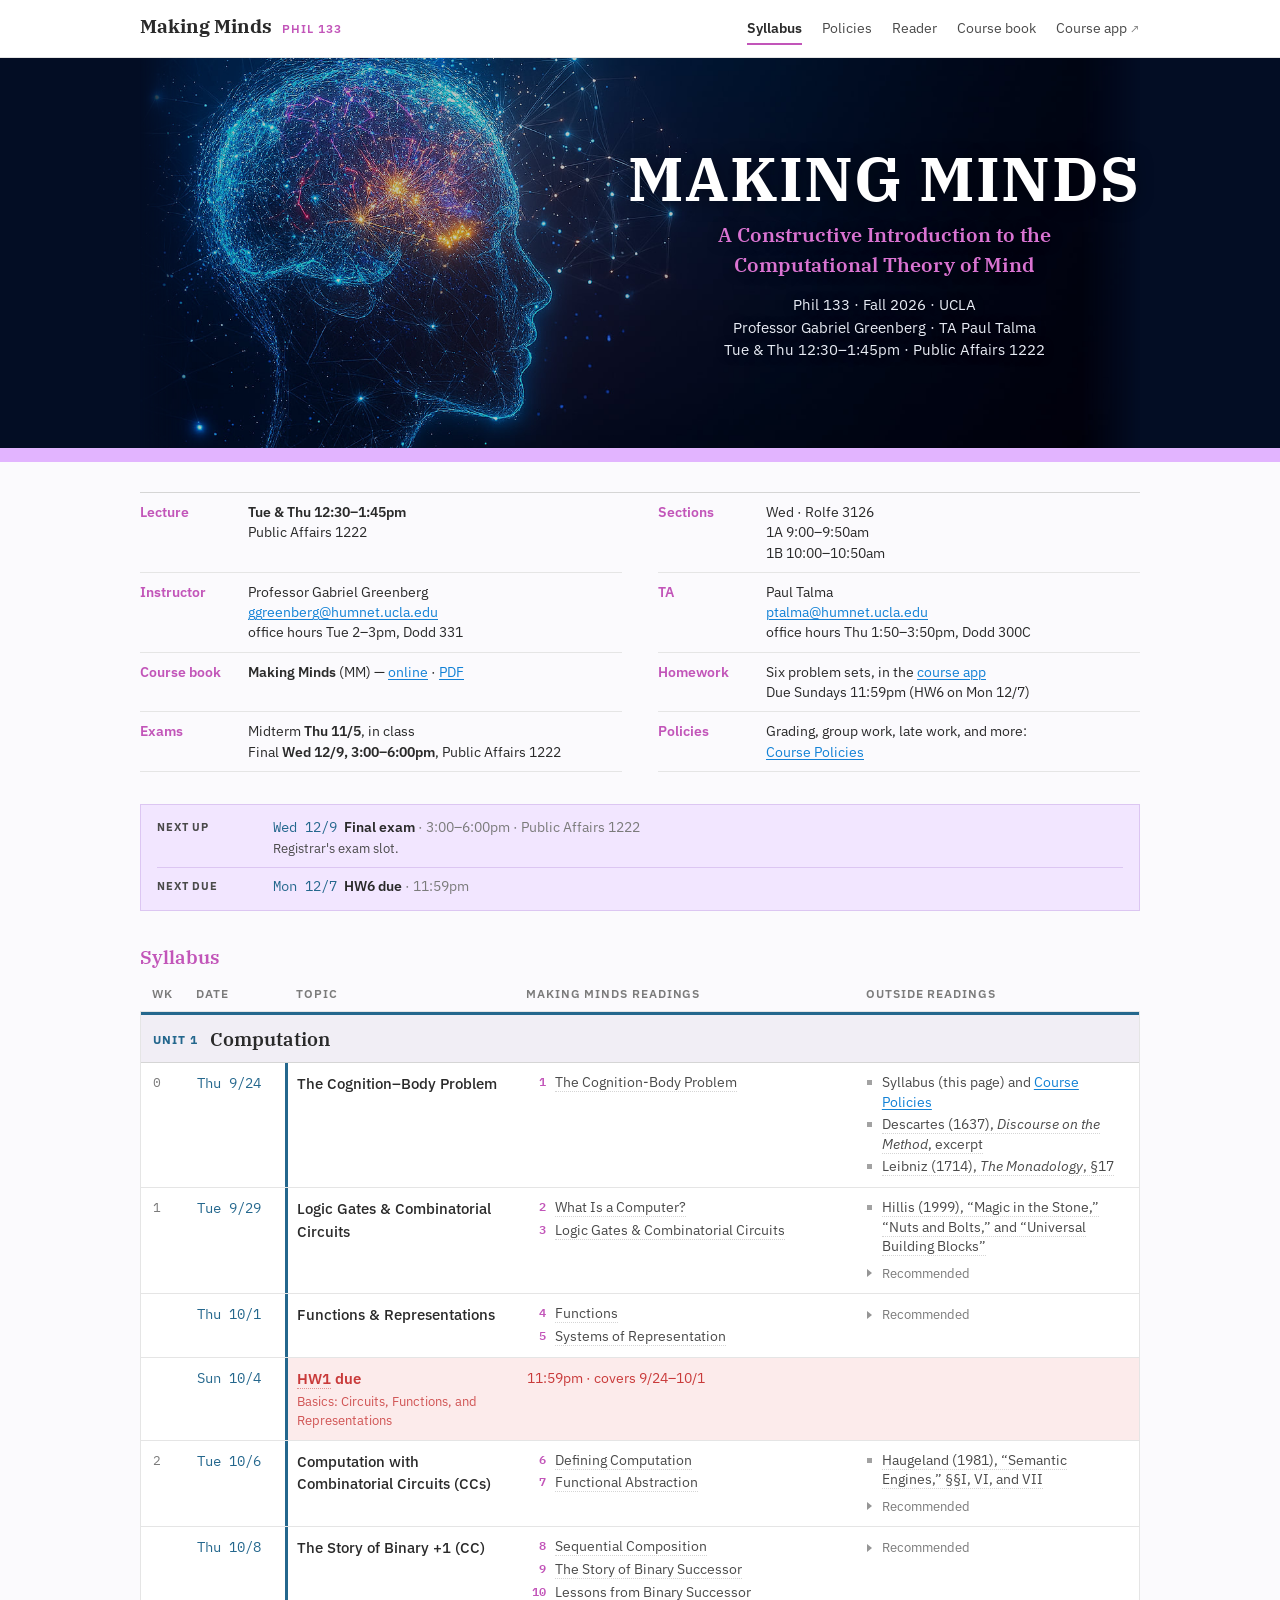
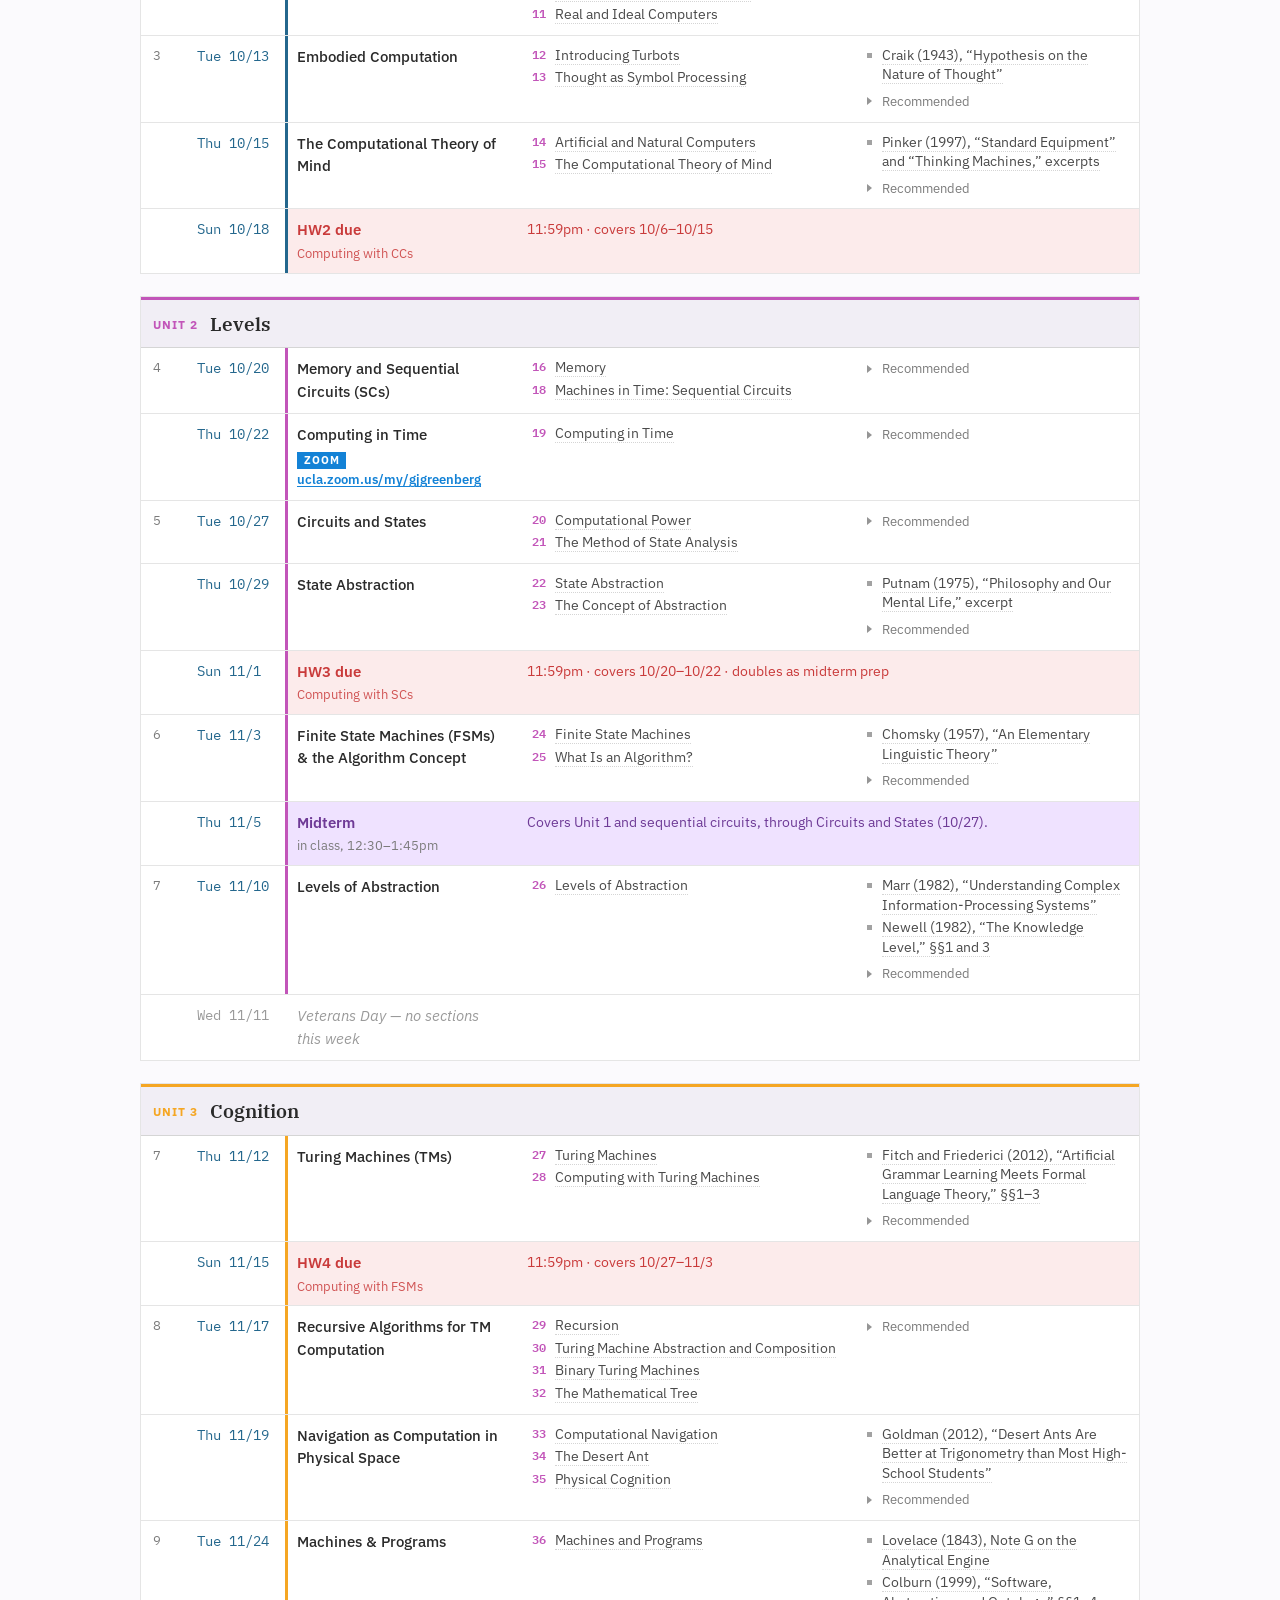
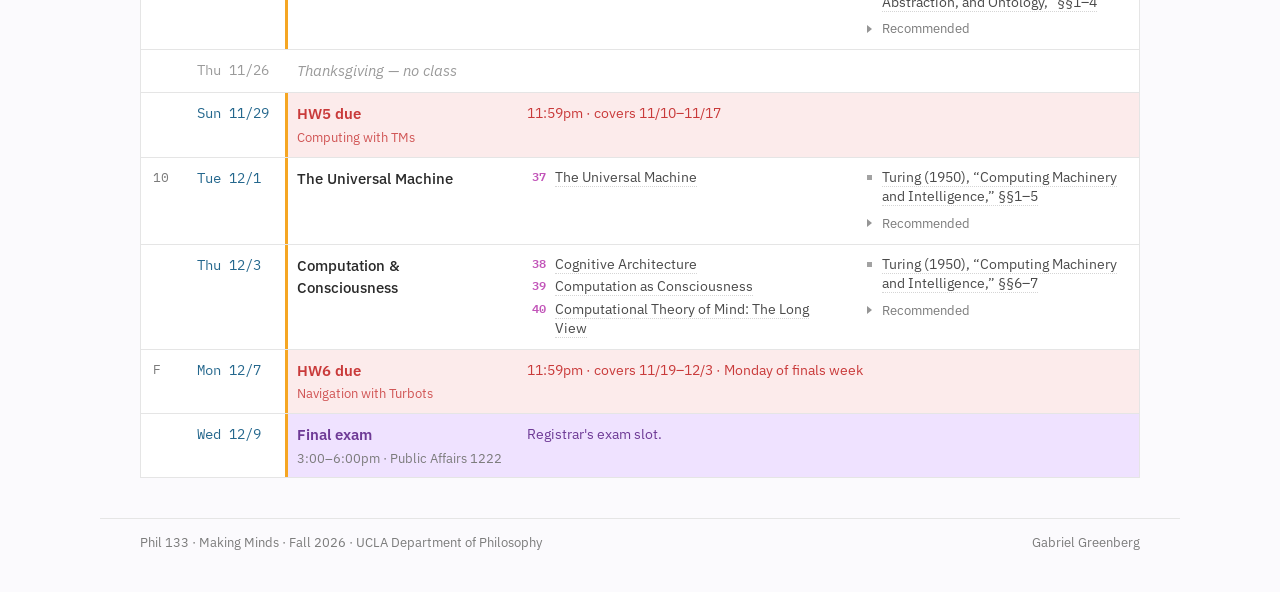
==== commit 6491627d: "Announcements bar under the hero (like the 286 page); Thu 10/22 class on Zoom Announcements move to " ====
--- a/index.html
+++ b/index.html
@@ -28,11 +28,10 @@
     </div>
   </div>
 </div>
+<section class="announce" id="announce" hidden aria-label="Announcements"></section>
 <div class="band"></div>
 <main class="page">
   <section class="facts" id="facts" aria-label="Course information"></section>
-
-  <section class="announce" id="announce" hidden aria-label="Announcements"></section>
 
   <section class="next" id="next" hidden aria-live="polite" aria-label="Up next"></section>
 
--- a/assets/site.css
+++ b/assets/site.css
@@ -104,11 +104,30 @@
 .fact .k { color: var(--accent); font-weight: 600; }
 .fact .v { min-width: 0; }
 
-/* ---------- Announcements strip (sits on top of the up-next box; hidden when there are none) ---------- */
-.announce { background: var(--accent-soft); border: 1px solid #EDCBEA; border-left: 3px solid var(--accent); padding: 5px 14px; font-size: 13.5px; line-height: 1.45; color: var(--ink); }
-.announce .an { margin: 0; padding: 2px 0; }
-.announce b { color: var(--accent); }
-.announce:not([hidden]) + .next { margin-top: 8px; }
+/* ---------- Announcements bar (directly under the hero, as on the 286 page; hidden when there are none) ---------- */
+.announce { margin: 0; background: var(--navy); color: #D3D9E6; border-top: 1px solid rgba(255,255,255,.14); }
+.an-inner { display: grid; grid-template-columns: 150px minmax(0, 1fr); gap: 8px 32px; padding-block: 20px 22px; }
+.an-label { color: var(--accent-2); letter-spacing: 0.16em; line-height: 24px; }
+.an + .an { margin-top: 14px; padding-top: 14px; border-top: 1px solid rgba(255,255,255,.14); }
+.an-head { font-size: 16px; font-weight: 600; color: #fff; line-height: 24px; }
+.an-date { font-size: 13px; font-weight: 400; color: #8C96AE; margin-right: 10px; }
+.an-body { margin: 3px 0 0; max-width: 80ch; font-size: 14.5px; line-height: 1.55; }
+.announce b { color: #fff; }
+.announce a { color: var(--lav); }
+.announce a.zoom {   /* the Zoom link in an announcement, as a button */
+  display: inline-block; margin-top: 8px; padding: 6px 14px; border-radius: 3px;
+  background: var(--lav); color: var(--navy); font-weight: 600; text-decoration: none;
+}
+.announce a.zoom:hover { background: #fff; }
+
+/* ---------- Lectures on Zoom (lecture fact, up-next box, syllabus row) ---------- */
+.zoomnote { margin-top: 5px; padding-left: 9px; border-left: 3px solid var(--link); }
+.zoomnote .zl { color: var(--ink); font-weight: 600; }
+a.zoomlink { font-weight: 600; overflow-wrap: anywhere; }
+.zoomchip { display: inline-block; font-size: 10.5px; letter-spacing: 0.08em; text-transform: uppercase; font-weight: 700; color: #fff; background: var(--link); padding: 1px 7px; margin-right: 6px; vertical-align: 1px; }
+.nx-main .zoomchip { margin: 0 0 0 6px; }
+.nx-zoom { margin: 1px 0 5px; color: var(--ink); font-weight: 600; font-size: 13.5px; }
+.sub.zoomsub { margin-top: 4px; font-size: 13px; }
 
 /* ---------- Up-next box (label left, compressed content right) ---------- */
 .next { background: var(--lav-soft); border: 1px solid var(--lav-line); padding: 4px 16px; }
@@ -271,6 +290,7 @@
   .hero h1 { font-size: 34px; }
   .hero.slim .hero-img { height: 120px; }
   .hero.slim .hero-text { padding: 12px 0 20px; }
+  .an-inner { grid-template-columns: 1fr; gap: 6px; padding-block: 16px 18px; }
   .nx { grid-template-columns: 1fr; gap: 4px; }
   .nx-reads { grid-template-columns: 1fr; row-gap: 3px; }
   .facts { grid-template-columns: 1fr; column-gap: 0; }
